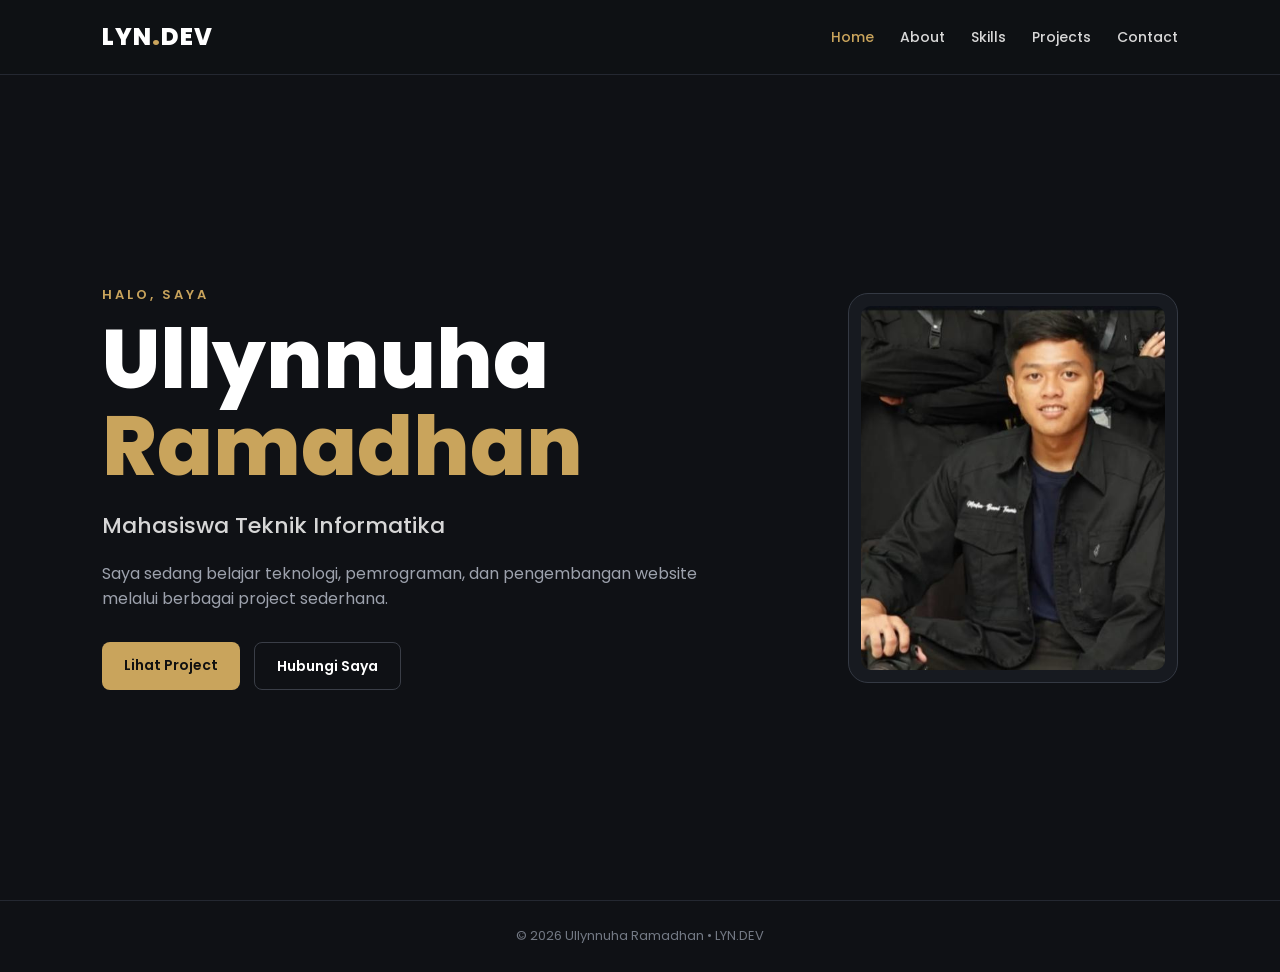
==== index.html @ 6558274b "Add files via upload" ====
<!DOCTYPE html>
<html lang="id">
<head>
    <meta charset="UTF-8">
    <meta name="viewport" content="width=device-width, initial-scale=1.0">
    <title>LYN.DEV | Ullynnuha Ramadhan</title>
    <link href="https://fonts.googleapis.com/css2?family=Poppins:wght@400;500;600;700;800&display=swap" rel="stylesheet">
    <link rel="stylesheet" href="style.css">
</head>
<body>
    <nav class="navbar">
        <div class="logo">LYN<span>.</span>DEV</div>
        <ul class="nav-menu">
            <li><a href="index.html" class="active">Home</a></li>
            <li><a href="about.html">About</a></li>
            <li><a href="skills.html">Skills</a></li>
            <li><a href="projects.html">Projects</a></li>
            <li><a href="contact.html">Contact</a></li>
        </ul>
    </nav>

    <main>
        <section class="hero">
            <div class="hero-text">
                <p class="hello">HALO, SAYA</p>
                <h1>Ullynnuha<br><span>Ramadhan</span></h1>
                <h2>Mahasiswa Teknik Informatika</h2>
                <p class="description">Saya sedang belajar teknologi, pemrograman, dan pengembangan website melalui berbagai project sederhana.</p>
                <div class="hero-buttons">
                    <a href="projects.html" class="btn primary">Lihat Project</a>
                    <a href="contact.html" class="btn secondary">Hubungi Saya</a>
                </div>
            </div>
            <div class="hero-image">
                <img src="nuha.jpeg" alt="Foto Ullynnuha">
            </div>
        </section>
    </main>

    <footer><p>© 2026 Ullynnuha Ramadhan • LYN.DEV</p></footer>
</body>
</html>
---- style.css ----
* { margin:0; padding:0; box-sizing:border-box; scroll-behavior:smooth; }
body { font-family:'Poppins',sans-serif; background:#0f1115; color:#fff; line-height:1.6; }
a { text-decoration:none; }
.navbar { width:100%; min-height:75px; padding:0 8%; display:flex; justify-content:space-between; align-items:center; background:rgba(15,17,21,.94); border-bottom:1px solid #242831; position:sticky; top:0; z-index:100; backdrop-filter:blur(10px); }
.logo { font-size:24px; font-weight:800; letter-spacing:1px; }
.logo span { color:#c9a45c; }
.nav-menu { display:flex; align-items:center; gap:26px; list-style:none; }
.nav-menu a { color:#d8d8d8; font-size:14px; font-weight:500; transition:.3s; }
.nav-menu a:hover,.nav-menu a.active { color:#c9a45c; }
.hero { min-height:calc(100vh - 75px); padding:70px 8%; display:flex; justify-content:space-between; align-items:center; gap:60px; }
.hero-text { max-width:650px; }
.hello,.section-label { color:#c9a45c; font-size:13px; font-weight:600; letter-spacing:3px; }
.hero h1 { margin-top:12px; font-size:clamp(48px,7vw,82px); line-height:1.05; font-weight:800; }
.hero h1 span { color:#c9a45c; }
.hero h2 { margin-top:18px; color:#d7d7d7; font-size:22px; font-weight:500; }
.description { max-width:600px; margin-top:18px; color:#9da2ad; font-size:16px; }
.hero-buttons { margin-top:30px; display:flex; gap:14px; flex-wrap:wrap; }
.btn { display:inline-block; padding:12px 22px; border-radius:8px; font-size:14px; font-weight:600; transition:.3s; }
.primary { background:#c9a45c; color:#101010; }
.primary:hover { transform:translateY(-3px); }
.secondary { border:1px solid #3a3e47; color:#fff; }
.secondary:hover { border-color:#c9a45c; color:#c9a45c; }
.hero-image { width:330px; height:390px; flex-shrink:0; border:1px solid #343943; border-radius:20px; padding:12px; background:#171a20; }
.hero-image img,.about-photo img { width:100%; height:100%; object-fit:cover; border-radius:10px; display:block; }
.section { padding:100px 8%; min-height:calc(100vh - 75px); }
.section-title { margin-top:5px; font-size:38px; font-weight:700; }
.about-layout { margin-top:35px; display:grid; grid-template-columns:260px 1fr; gap:30px; align-items:center; }
.about-photo { width:260px; height:320px; padding:10px; background:#171a20; border:1px solid #282d36; border-radius:15px; }
.about-box { max-width:850px; padding:30px; background:#171a20; border:1px solid #282d36; border-radius:15px; color:#b7bbc4; }
.about-box p + p { margin-top:15px; }
.about-box strong { color:#fff; }
.skills-container,.projects-container { margin-top:35px; display:grid; grid-template-columns:repeat(3,1fr); gap:18px; }
.skill-card,.project-card { padding:25px; background:#171a20; border:1px solid #282d36; border-radius:15px; transition:.3s; overflow:hidden; }
.skill-card:hover,.project-card:hover { transform:translateY(-6px); border-color:#c9a45c; }
.skill-icon { width:58px; height:58px; display:flex; justify-content:center; align-items:center; margin-bottom:20px; border-radius:12px; background:#242831; color:#c9a45c; font-size:12px; font-weight:700; }
.skill-card h3,.project-card h2 { margin-bottom:8px; }
.skill-card p,.project-card p { color:#9298a4; font-size:14px; }
.project-intro { max-width:700px; margin-top:12px; color:#9298a4; }
.project-media { padding:0; }
.project-media img { width:100%; height:210px; object-fit:cover; display:block; background:#242831; }
.project-content { padding:25px; }
.project-number { display:block; color:#c9a45c; font-size:14px; font-weight:600; margin-bottom:10px; }
.project-card span:last-child { display:inline-block; margin-top:18px; color:#c9a45c; font-size:12px; }
.project-note { margin-top:25px; padding:16px 18px; background:#171a20; border:1px dashed #343943; border-radius:10px; color:#9298a4; font-size:13px; }
.project-note strong { color:#fff; }
.contact-section { min-height:calc(100vh - 130px); padding:100px 8%; text-align:center; background:#12151a; }
.contact-text { max-width:600px; margin:15px auto 25px; color:#9298a4; }
.contact-links { display:flex; justify-content:center; gap:15px; flex-wrap:wrap; }
.contact-links a { padding:11px 20px; border:1px solid #343943; border-radius:8px; color:#fff; transition:.3s; }
.contact-links a:hover { color:#c9a45c; border-color:#c9a45c; }
footer { padding:25px 8%; text-align:center; border-top:1px solid #242831; color:#737984; font-size:13px; }
@media (max-width:850px) {
 .navbar { padding:15px 5%; flex-direction:column; gap:12px; }
 .nav-menu { gap:14px; flex-wrap:wrap; justify-content:center; }
 .hero { padding:60px 5%; flex-direction:column-reverse; text-align:center; }
 .hero-buttons { justify-content:center; }
 .hero-image { width:260px; height:310px; }
 .section,.contact-section { padding:75px 5%; }
 .skills-container,.projects-container { grid-template-columns:repeat(2,1fr); }
 .about-layout { grid-template-columns:1fr; justify-items:center; }
 .about-box { width:100%; }
}
@media (max-width:550px) {
 .nav-menu { gap:10px; }
 .nav-menu a { font-size:11px; }
 .hero h1 { font-size:48px; }
 .hero h2 { font-size:18px; }
 .skills-container,.projects-container { grid-template-columns:1fr; }
 .section-title { font-size:32px; }
}
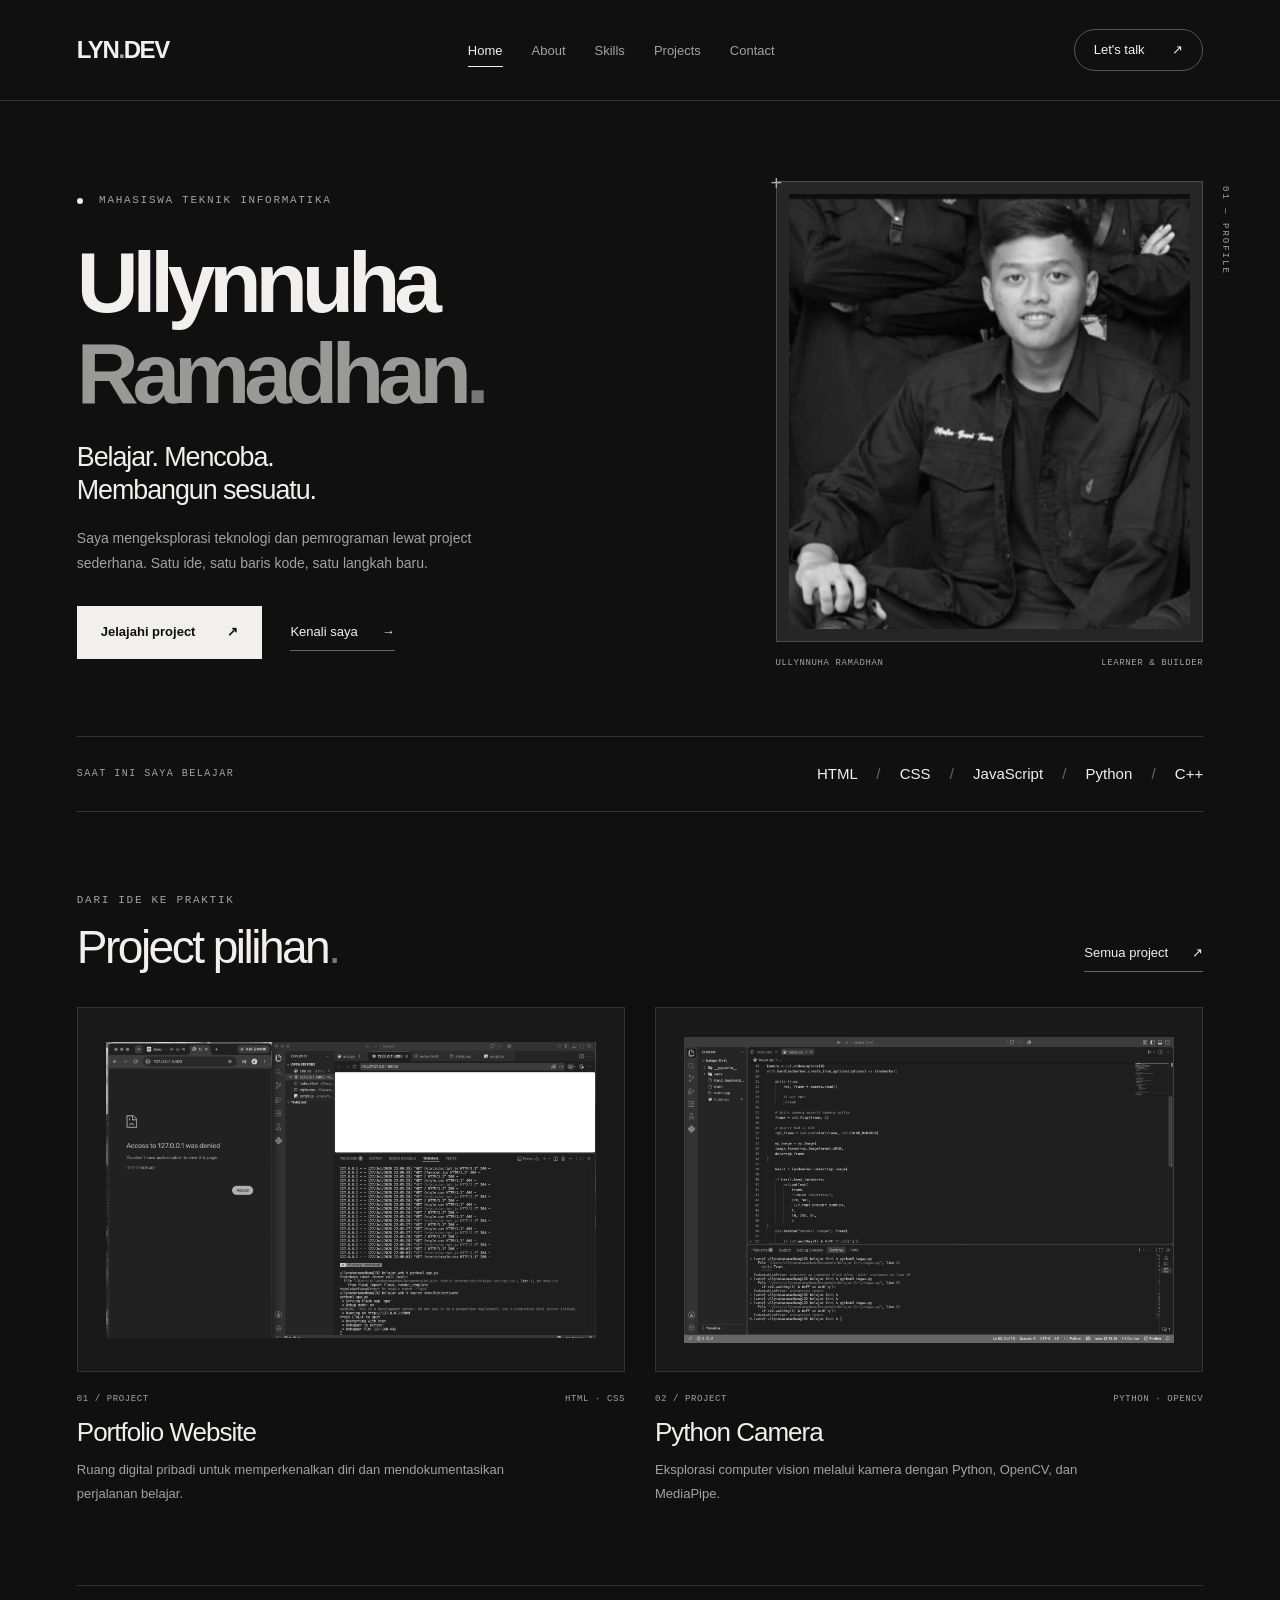
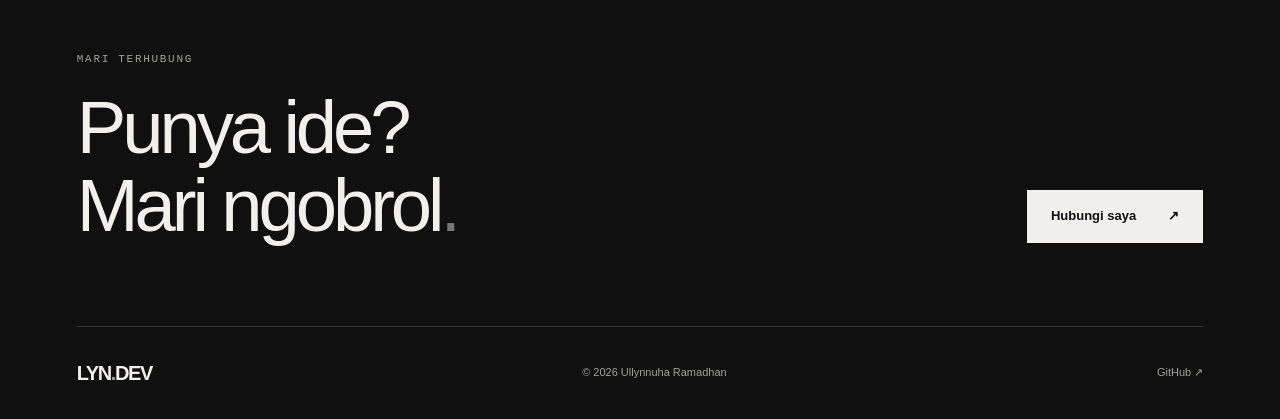
==== commit 4f89856b: "Redesign portfolio with a responsive monochrome layout" ====
--- a/index.html
+++ b/index.html
@@ -1,42 +1,8 @@
 <!DOCTYPE html>
-<html lang="id">
-<head>
-    <meta charset="UTF-8">
-    <meta name="viewport" content="width=device-width, initial-scale=1.0">
-    <title>LYN.DEV | Ullynnuha Ramadhan</title>
-    <link href="https://fonts.googleapis.com/css2?family=Poppins:wght@400;500;600;700;800&display=swap" rel="stylesheet">
-    <link rel="stylesheet" href="style.css">
-</head>
-<body>
-    <nav class="navbar">
-        <div class="logo">LYN<span>.</span>DEV</div>
-        <ul class="nav-menu">
-            <li><a href="index.html" class="active">Home</a></li>
-            <li><a href="about.html">About</a></li>
-            <li><a href="skills.html">Skills</a></li>
-            <li><a href="projects.html">Projects</a></li>
-            <li><a href="contact.html">Contact</a></li>
-        </ul>
-    </nav>
-
-    <main>
-        <section class="hero">
-            <div class="hero-text">
-                <p class="hello">HALO, SAYA</p>
-                <h1>Ullynnuha<br><span>Ramadhan</span></h1>
-                <h2>Mahasiswa Teknik Informatika</h2>
-                <p class="description">Saya sedang belajar teknologi, pemrograman, dan pengembangan website melalui berbagai project sederhana.</p>
-                <div class="hero-buttons">
-                    <a href="projects.html" class="btn primary">Lihat Project</a>
-                    <a href="contact.html" class="btn secondary">Hubungi Saya</a>
-                </div>
-            </div>
-            <div class="hero-image">
-                <img src="nuha.jpeg" alt="Foto Ullynnuha">
-            </div>
-        </section>
-    </main>
-
-    <footer><p>© 2026 Ullynnuha Ramadhan • LYN.DEV</p></footer>
-</body>
-</html>
+<html lang="id"><head><meta charset="UTF-8"><meta name="viewport" content="width=device-width, initial-scale=1.0"><meta name="theme-color" content="#101010"><meta name="description" content="Portfolio Ullynnuha Ramadhan, mahasiswa Teknik Informatika. Jelajahi project website, Python, dan C++ serta hubungi saya."><title>Ullynnuha Ramadhan | LYN.DEV</title><link rel="stylesheet" href="style.css"></head><body>
+<a class="skip" href="#main">Lewati ke konten</a><header class="header"><nav class="navbar wrap" aria-label="Navigasi utama"><a class="logo" href="index.html" aria-label="LYN.DEV — Beranda">LYN<span>.</span>DEV</a><ul class="nav-menu"><li><a href="index.html" class="active" aria-current="page">Home</a></li><li><a href="about.html">About</a></li><li><a href="skills.html">Skills</a></li><li><a href="projects.html">Projects</a></li><li><a href="contact.html">Contact</a></li></ul><a class="nav-contact" href="contact.html">Let's talk <span aria-hidden="true">↗</span></a></nav></header>
+<main id="main" class="wrap">
+<section class="hero"><div class="hero-copy"><p class="eyebrow"><span class="status-dot"></span> MAHASISWA TEKNIK INFORMATIKA</p><h1>Ullynnuha<span class="surname">Ramadhan<span class="period">.</span></span></h1><p class="hero-tagline">Belajar. Mencoba.<br>Membangun sesuatu.</p><p class="hero-description">Saya mengeksplorasi teknologi dan pemrograman lewat project sederhana. Satu ide, satu baris kode, satu langkah baru.</p><div class="actions"><a class="button" href="projects.html">Jelajahi project <span aria-hidden="true">↗</span></a><a class="text-link" href="about.html">Kenali saya <span aria-hidden="true">→</span></a></div></div><figure class="portrait"><div class="portrait-frame"><img src="nuha.jpeg" alt="Ullynnuha Ramadhan" width="600" height="750" fetchpriority="high"></div><figcaption><span>ULLYNNUHA RAMADHAN</span><span>LEARNER &amp; BUILDER</span></figcaption><span class="portrait-index" aria-hidden="true">01 — PROFILE</span></figure></section>
+<div class="stack-strip"><span>SAAT INI SAYA BELAJAR</span><p>HTML <i>/</i> CSS <i>/</i> JavaScript <i>/</i> Python <i>/</i> C++</p></div>
+<section class="section"><div class="section-heading"><div><p class="eyebrow">DARI IDE KE PRAKTIK</p><h2>Project pilihan<span class="period">.</span></h2></div><a class="text-link" href="projects.html">Semua project <span aria-hidden="true">↗</span></a></div><div class="project-grid"><article class="project"><div class="project-visual"><img src="web.png" alt="Tampilan proyek website portfolio" loading="lazy" width="1440" height="900"></div><div class="project-meta"><span>01 / PROJECT</span><span>HTML · CSS</span></div><h3>Portfolio Website</h3><p>Ruang digital pribadi untuk memperkenalkan diri dan mendokumentasikan perjalanan belajar.</p></article><article class="project"><div class="project-visual"><img src="py.png" alt="Tampilan proyek Python Camera" loading="lazy" width="1440" height="900"></div><div class="project-meta"><span>02 / PROJECT</span><span>PYTHON · OPENCV</span></div><h3>Python Camera</h3><p>Eksplorasi computer vision melalui kamera dengan Python, OpenCV, dan MediaPipe.</p></article></div></section>
+<section class="contact-banner"><p class="eyebrow">MARI TERHUBUNG</p><h2>Punya ide?<br>Mari ngobrol<span class="period">.</span></h2><a class="button" href="contact.html">Hubungi saya <span aria-hidden="true">↗</span></a></section></main><footer class="wrap"><a class="logo" href="index.html">LYN<span>.</span>DEV</a><p>© 2026 Ullynnuha Ramadhan</p><a href="https://github.com/nuharamadhan2809-code" target="_blank" rel="noopener noreferrer">GitHub <span aria-hidden="true">↗</span></a></footer></body></html>
--- a/style.css
+++ b/style.css
@@ -1,70 +1,5 @@
-* { margin:0; padding:0; box-sizing:border-box; scroll-behavior:smooth; }
-body { font-family:'Poppins',sans-serif; background:#0f1115; color:#fff; line-height:1.6; }
-a { text-decoration:none; }
-.navbar { width:100%; min-height:75px; padding:0 8%; display:flex; justify-content:space-between; align-items:center; background:rgba(15,17,21,.94); border-bottom:1px solid #242831; position:sticky; top:0; z-index:100; backdrop-filter:blur(10px); }
-.logo { font-size:24px; font-weight:800; letter-spacing:1px; }
-.logo span { color:#c9a45c; }
-.nav-menu { display:flex; align-items:center; gap:26px; list-style:none; }
-.nav-menu a { color:#d8d8d8; font-size:14px; font-weight:500; transition:.3s; }
-.nav-menu a:hover,.nav-menu a.active { color:#c9a45c; }
-.hero { min-height:calc(100vh - 75px); padding:70px 8%; display:flex; justify-content:space-between; align-items:center; gap:60px; }
-.hero-text { max-width:650px; }
-.hello,.section-label { color:#c9a45c; font-size:13px; font-weight:600; letter-spacing:3px; }
-.hero h1 { margin-top:12px; font-size:clamp(48px,7vw,82px); line-height:1.05; font-weight:800; }
-.hero h1 span { color:#c9a45c; }
-.hero h2 { margin-top:18px; color:#d7d7d7; font-size:22px; font-weight:500; }
-.description { max-width:600px; margin-top:18px; color:#9da2ad; font-size:16px; }
-.hero-buttons { margin-top:30px; display:flex; gap:14px; flex-wrap:wrap; }
-.btn { display:inline-block; padding:12px 22px; border-radius:8px; font-size:14px; font-weight:600; transition:.3s; }
-.primary { background:#c9a45c; color:#101010; }
-.primary:hover { transform:translateY(-3px); }
-.secondary { border:1px solid #3a3e47; color:#fff; }
-.secondary:hover { border-color:#c9a45c; color:#c9a45c; }
-.hero-image { width:330px; height:390px; flex-shrink:0; border:1px solid #343943; border-radius:20px; padding:12px; background:#171a20; }
-.hero-image img,.about-photo img { width:100%; height:100%; object-fit:cover; border-radius:10px; display:block; }
-.section { padding:100px 8%; min-height:calc(100vh - 75px); }
-.section-title { margin-top:5px; font-size:38px; font-weight:700; }
-.about-layout { margin-top:35px; display:grid; grid-template-columns:260px 1fr; gap:30px; align-items:center; }
-.about-photo { width:260px; height:320px; padding:10px; background:#171a20; border:1px solid #282d36; border-radius:15px; }
-.about-box { max-width:850px; padding:30px; background:#171a20; border:1px solid #282d36; border-radius:15px; color:#b7bbc4; }
-.about-box p + p { margin-top:15px; }
-.about-box strong { color:#fff; }
-.skills-container,.projects-container { margin-top:35px; display:grid; grid-template-columns:repeat(3,1fr); gap:18px; }
-.skill-card,.project-card { padding:25px; background:#171a20; border:1px solid #282d36; border-radius:15px; transition:.3s; overflow:hidden; }
-.skill-card:hover,.project-card:hover { transform:translateY(-6px); border-color:#c9a45c; }
-.skill-icon { width:58px; height:58px; display:flex; justify-content:center; align-items:center; margin-bottom:20px; border-radius:12px; background:#242831; color:#c9a45c; font-size:12px; font-weight:700; }
-.skill-card h3,.project-card h2 { margin-bottom:8px; }
-.skill-card p,.project-card p { color:#9298a4; font-size:14px; }
-.project-intro { max-width:700px; margin-top:12px; color:#9298a4; }
-.project-media { padding:0; }
-.project-media img { width:100%; height:210px; object-fit:cover; display:block; background:#242831; }
-.project-content { padding:25px; }
-.project-number { display:block; color:#c9a45c; font-size:14px; font-weight:600; margin-bottom:10px; }
-.project-card span:last-child { display:inline-block; margin-top:18px; color:#c9a45c; font-size:12px; }
-.project-note { margin-top:25px; padding:16px 18px; background:#171a20; border:1px dashed #343943; border-radius:10px; color:#9298a4; font-size:13px; }
-.project-note strong { color:#fff; }
-.contact-section { min-height:calc(100vh - 130px); padding:100px 8%; text-align:center; background:#12151a; }
-.contact-text { max-width:600px; margin:15px auto 25px; color:#9298a4; }
-.contact-links { display:flex; justify-content:center; gap:15px; flex-wrap:wrap; }
-.contact-links a { padding:11px 20px; border:1px solid #343943; border-radius:8px; color:#fff; transition:.3s; }
-.contact-links a:hover { color:#c9a45c; border-color:#c9a45c; }
-footer { padding:25px 8%; text-align:center; border-top:1px solid #242831; color:#737984; font-size:13px; }
-@media (max-width:850px) {
- .navbar { padding:15px 5%; flex-direction:column; gap:12px; }
- .nav-menu { gap:14px; flex-wrap:wrap; justify-content:center; }
- .hero { padding:60px 5%; flex-direction:column-reverse; text-align:center; }
- .hero-buttons { justify-content:center; }
- .hero-image { width:260px; height:310px; }
- .section,.contact-section { padding:75px 5%; }
- .skills-container,.projects-container { grid-template-columns:repeat(2,1fr); }
- .about-layout { grid-template-columns:1fr; justify-items:center; }
- .about-box { width:100%; }
-}
-@media (max-width:550px) {
- .nav-menu { gap:10px; }
- .nav-menu a { font-size:11px; }
- .hero h1 { font-size:48px; }
- .hero h2 { font-size:18px; }
- .skills-container,.projects-container { grid-template-columns:1fr; }
- .section-title { font-size:32px; }
-}
+/* LYN.DEV — monochrome portfolio */
+:root{color-scheme:dark;--bg:#101010;--fg:#f1f0ed;--muted:#a2a29f;--line:#333332;--panel:#191919}*{box-sizing:border-box}html{scroll-behavior:smooth;scroll-padding-top:110px}body{margin:0;background:var(--bg);color:var(--fg);font-family:Arial,Helvetica,sans-serif;-webkit-font-smoothing:antialiased;line-height:1.6}a{color:inherit;text-decoration:none}img{display:block;max-width:100%}h1,h2,h3,p,figure{margin:0}h1,h2,h3{line-height:1.06;letter-spacing:-.055em}a:focus-visible{outline:2px solid white;outline-offset:6px}.wrap{width:min(1240px,88%);margin-inline:auto}.header{border-bottom:1px solid var(--line)}.navbar{min-height:100px;display:flex;align-items:center;justify-content:space-between;gap:30px}.logo{font-size:24px;font-weight:900;letter-spacing:-1.4px;white-space:nowrap}.logo span{color:var(--muted)}.nav-menu{display:flex;gap:29px;list-style:none;margin:0;padding:0}.nav-menu a{color:var(--muted);font-size:13px;padding-block:12px;position:relative}.nav-menu a:hover,.nav-menu .active{color:var(--fg)}.nav-menu .active:after{content:'';position:absolute;bottom:3px;left:0;width:100%;height:1px;background:var(--fg)}.nav-contact{font-size:13px;border:1px solid #565654;padding:10px 19px;border-radius:30px}.nav-contact span{margin-left:24px}.skip{position:fixed;top:-100px;left:20px;background:white;color:black;padding:12px;z-index:999}.skip:focus{top:10px}.eyebrow{font-family:monospace;font-size:11px;letter-spacing:1.7px;font-weight:400;color:var(--muted)}.hero{display:grid;grid-template-columns:1.45fr 1fr;gap:7%;align-items:center;padding-block:80px 65px}.hero h1{font-size:clamp(54px,6.7vw,96px);margin:27px 0 22px;font-weight:600;letter-spacing:-.072em}.surname{display:block;color:#999997}.period{color:#777773}.hero-tagline{font-size:clamp(22px,2.1vw,30px);letter-spacing:-.04em;line-height:1.25}.hero-description{max-width:400px;color:var(--muted);font-size:14px;line-height:1.8;margin-top:18px}.status-dot{width:6px;height:6px;display:inline-block;background:var(--fg);border-radius:50%;margin-right:8px;vertical-align:middle}.actions{display:flex;gap:28px;align-items:center;flex-wrap:wrap;margin-top:30px}.button{display:inline-flex;align-items:center;justify-content:space-between;gap:32px;background:var(--fg);color:var(--bg);padding:15px 23px;font-size:13px;font-weight:600;border:1px solid var(--fg);transition:background .2s,color .2s}.button:hover{background:transparent;color:var(--fg)}.text-link{display:inline-flex;gap:24px;align-items:center;font-size:13px;white-space:nowrap;border-bottom:1px solid #666;padding-block:7px}.text-link:hover{border-color:white}.portrait{position:relative;min-width:0}.portrait-frame{background:#262626;position:relative;padding:12px;border:1px solid #4c4c4a}.portrait-frame:before{content:'+';position:absolute;top:-15px;left:-6px;z-index:1;color:#aaa;font-size:20px}.portrait-frame img{width:100%;height:clamp(330px,34vw,460px);object-fit:cover;object-position:center 35%;filter:grayscale(1)}.portrait figcaption{display:flex;justify-content:space-between;gap:10px;font-family:monospace;font-size:9px;letter-spacing:.6px;color:var(--muted);margin-top:14px}.portrait-index{position:absolute;right:-29px;top:5px;writing-mode:vertical-rl;font-family:monospace;font-size:9px;letter-spacing:2px;color:var(--muted)}.stack-strip{display:flex;justify-content:space-between;align-items:center;gap:25px;border-block:1px solid var(--line);padding-block:25px}.stack-strip>span{font-size:10px;letter-spacing:1.5px;color:var(--muted);font-family:monospace}.stack-strip p{font-size:15px;word-spacing:3px}.stack-strip i{font-style:normal;color:#666;margin-inline:12px}.section{padding-block:80px}.section-heading{display:flex;justify-content:space-between;align-items:end;gap:25px;margin-bottom:35px}.section-heading h2{font-size:clamp(32px,3.6vw,48px);margin-top:14px;font-weight:500}.project-grid{display:grid;grid-template-columns:1fr 1fr;gap:44px 30px}.project{min-width:0}.project-visual{background:var(--panel);aspect-ratio:1.5;overflow:hidden;display:flex;align-items:center;justify-content:center;border:1px solid var(--line);padding:28px}.project-visual img{width:100%;height:100%;object-fit:contain;filter:grayscale(1);transition:transform .35s}.project:hover .project-visual img{transform:scale(1.025)}.project-meta{display:flex;justify-content:space-between;gap:12px;color:var(--muted);font-family:monospace;font-size:9px;letter-spacing:.6px;margin-block:20px 12px}.project h3{font-size:26px;font-weight:500;letter-spacing:-1px}.project>p{font-size:13px;color:var(--muted);max-width:440px;line-height:1.8;margin-top:12px}.contact-banner{border-top:1px solid var(--line);padding-block:65px 80px;position:relative}.contact-banner h2{font-size:clamp(40px,5.8vw,76px);font-weight:500;margin-top:20px}.contact-banner .button{position:absolute;bottom:83px;right:0}footer{border-top:1px solid var(--line);padding-block:30px;display:flex;align-items:center;justify-content:space-between;gap:20px}footer p,footer>a:last-child{font-size:11px;color:var(--muted)}footer .logo{font-size:20px}.page-heading{padding-block:70px 50px;border-bottom:1px solid var(--line)}.page-heading h1{font-size:clamp(43px,6vw,78px);font-weight:500;margin-top:22px}.intro{font-size:15px;color:var(--muted);max-width:560px;margin-top:25px;line-height:1.8}.about-grid{display:grid;grid-template-columns:1fr 1.3fr;gap:10%;padding-block:65px 90px;align-items:center}.about-portrait{max-width:400px}.about-copy h2{font-size:40px;font-weight:500;margin-block:20px}.about-copy>p:not(.eyebrow){font-size:15px;color:var(--muted);margin-top:20px}.about-facts{display:grid;grid-template-columns:1fr 1fr;gap:20px;border-block:1px solid var(--line);padding-block:20px;margin-block:30px}.about-facts span{font-size:9px;color:var(--muted);font-family:monospace;letter-spacing:.6px}.about-facts p{font-size:13px;margin-top:8px}.skills-grid{display:grid;grid-template-columns:repeat(3,1fr);margin-block:45px}.skill{padding:28px 24px 32px;border:1px solid var(--line);margin-right:-1px;margin-bottom:-1px;background:var(--bg);transition:background .2s}.skill:hover{background:var(--panel)}.skill-top{display:flex;justify-content:space-between;gap:12px;font-family:monospace;font-size:9px;color:var(--muted);letter-spacing:.5px}.skill h2{font-size:32px;font-weight:500;margin-block:42px 18px}.skill p{font-size:13px;color:var(--muted);line-height:1.8}.page-outro{display:flex;align-items:center;justify-content:space-between;gap:20px;border-top:1px solid var(--line);padding-block:30px 60px;font-size:14px;color:var(--muted)}.projects-all{padding-block:50px 65px}.code-visual{width:100%;font-family:monospace;font-size:13px}.code-visual>span,.code-visual small{color:var(--muted);font-size:10px}.code-visual pre{white-space:pre-wrap;overflow-wrap:anywhere;margin-block:22px;line-height:1.9}.contact-list{padding-block:15px 70px}.contact-list>a{display:flex;align-items:center;justify-content:space-between;gap:25px;border-bottom:1px solid var(--line);padding:30px 12px;transition:background .2s}.contact-list>a:hover{background:var(--panel)}.contact-list h2{font-size:36px;font-weight:500;margin-block:10px}.contact-list p{color:var(--muted);font-size:13px;overflow-wrap:anywhere}.contact-arrow{font-size:42px;font-weight:300}
+@media(min-width:1500px){.hero{padding-block:100px 85px}}@media(max-width:950px){.wrap{width:88%}.navbar{gap:20px;min-height:90px}.nav-contact{display:none}.nav-menu{gap:20px}.hero{gap:6%;padding-block:60px}.hero h1{font-size:clamp(48px,7.5vw,72px)}.hero .eyebrow{font-size:9px;letter-spacing:1px}.portrait figcaption{font-size:8px;flex-wrap:wrap}.stack-strip{align-items:flex-start;flex-direction:column;gap:12px}.stack-strip i{margin-inline:8px}.about-grid{gap:6%}.about-copy h2{font-size:32px}.skills-grid{grid-template-columns:repeat(2,1fr)}}
+@media(max-width:640px){.wrap{width:88%}.navbar{flex-direction:column;align-items:flex-start;gap:17px;padding-block:22px}.logo{font-size:23px}.nav-menu{width:100%;justify-content:space-between;gap:10px}.nav-menu a{font-size:12px}.hero{grid-template-columns:1fr;padding-block:45px;gap:40px}.hero h1{font-size:clamp(48px,13.8vw,80px);margin-block:23px}.hero-tagline{font-size:25px}.hero .eyebrow{font-size:10px;letter-spacing:1px}.hero-description{font-size:14px}.actions{gap:24px}.portrait{width:100%;max-width:440px}.portrait-frame img{height:390px;height:clamp(320px,100vw,450px)}.portrait figcaption{font-size:9px}.portrait-index{right:-22px}.stack-strip p{font-size:12px;word-spacing:0}.stack-strip i{margin-inline:4px}.section{padding-block:50px}.section-heading{align-items:flex-start;flex-direction:column;margin-bottom:25px;gap:15px}.project-grid{grid-template-columns:1fr;gap:35px}.project-visual{padding:20px}.project h3{font-size:25px}.project-meta{font-size:8px}.contact-banner{padding-block:40px 50px}.contact-banner .button{position:static;margin-top:30px}.contact-banner h2{font-size:49px}footer{flex-wrap:wrap;padding-block:25px}footer p{order:3;width:100%}.page-heading{padding-block:45px 35px}.page-heading h1{font-size:clamp(39px,10.7vw,62px)}.intro{font-size:14px}.about-grid{grid-template-columns:1fr;padding-block:40px 60px;gap:35px}.about-copy h2{font-size:36px}.about-facts{grid-template-columns:1fr}.skills-grid{grid-template-columns:1fr;margin-block:30px}.skill h2{margin-top:28px}.page-outro{align-items:flex-start;flex-direction:column;padding-block:25px 45px}.projects-all{padding-block:35px 45px}.contact-list h2{font-size:30px}.contact-list>a{padding-inline:0}.contact-arrow{font-size:32px}.contact-list p{font-size:12px}.contact-list{padding-bottom:45px}}
+@media(prefers-reduced-motion:reduce){html{scroll-behavior:auto}*,*:before,*:after{transition:none!important;animation:none!important}}
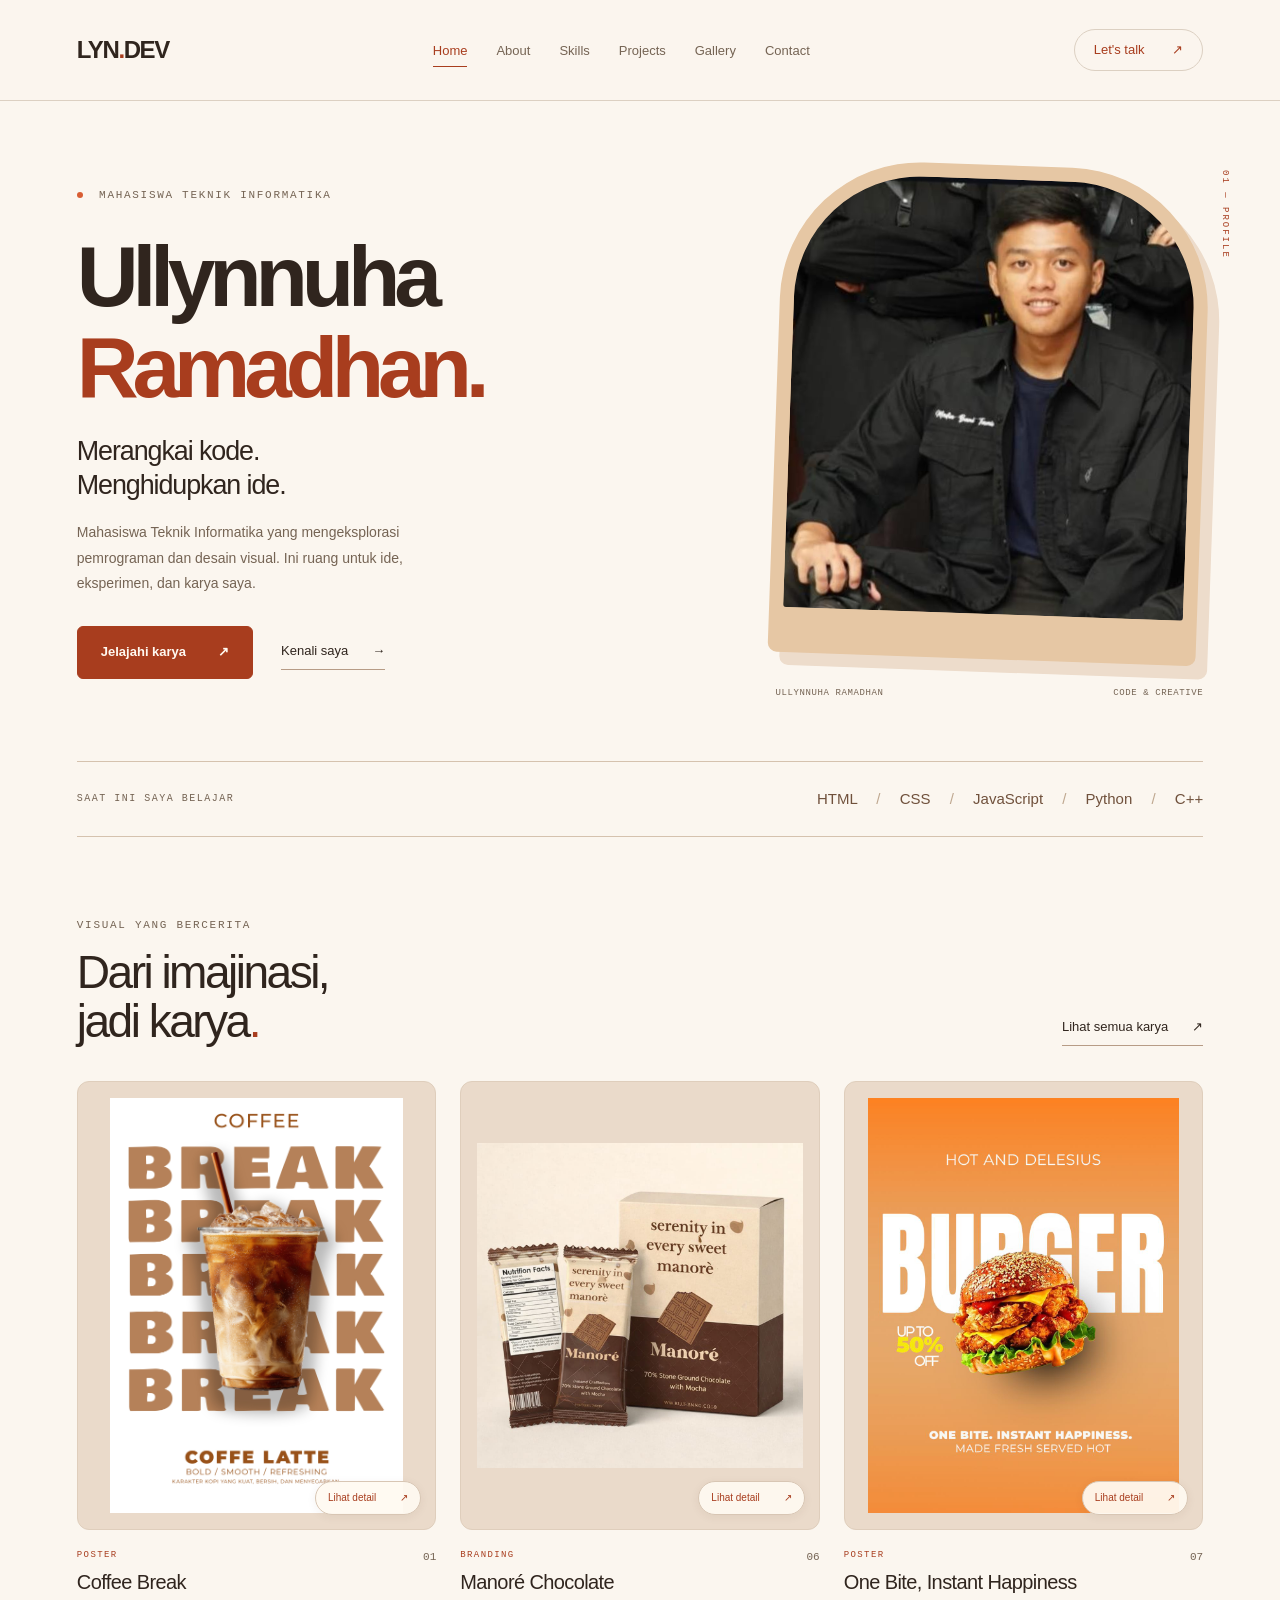
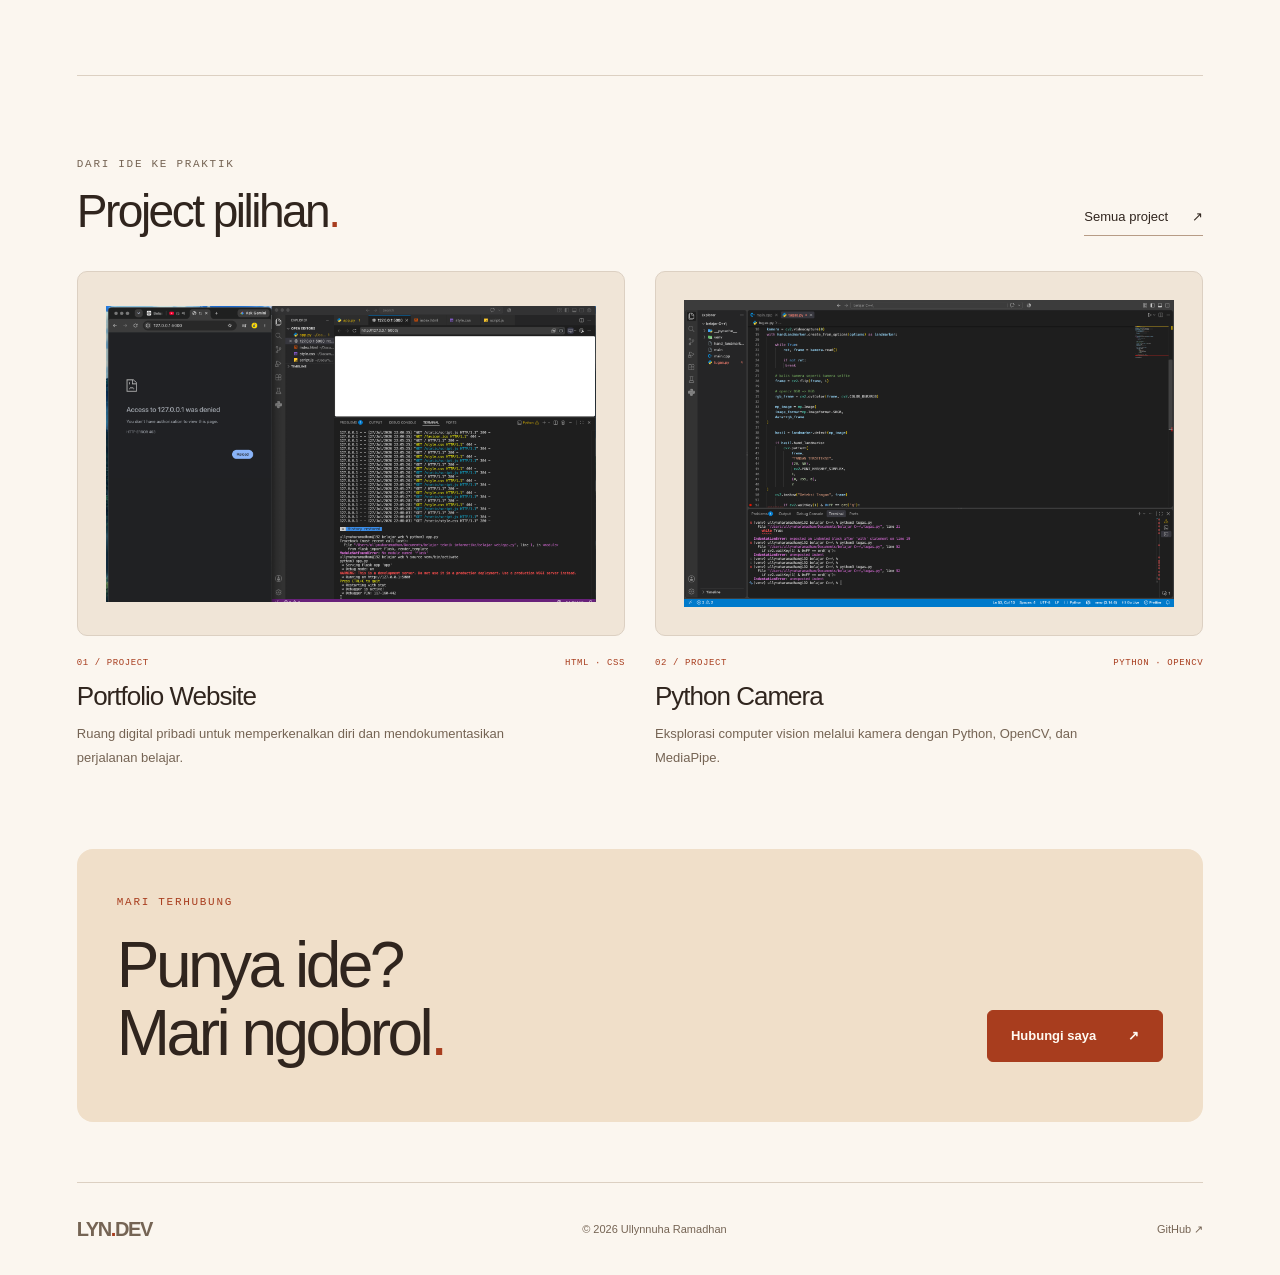
==== commit 79f38c81: "Add colorful design gallery with seven artworks" ====
--- a/index.html
+++ b/index.html
@@ -1,8 +1,8 @@
 <!DOCTYPE html>
-<html lang="id"><head><meta charset="UTF-8"><meta name="viewport" content="width=device-width, initial-scale=1.0"><meta name="theme-color" content="#101010"><meta name="description" content="Portfolio Ullynnuha Ramadhan, mahasiswa Teknik Informatika. Jelajahi project website, Python, dan C++ serta hubungi saya."><title>Ullynnuha Ramadhan | LYN.DEV</title><link rel="stylesheet" href="style.css"></head><body>
-<a class="skip" href="#main">Lewati ke konten</a><header class="header"><nav class="navbar wrap" aria-label="Navigasi utama"><a class="logo" href="index.html" aria-label="LYN.DEV — Beranda">LYN<span>.</span>DEV</a><ul class="nav-menu"><li><a href="index.html" class="active" aria-current="page">Home</a></li><li><a href="about.html">About</a></li><li><a href="skills.html">Skills</a></li><li><a href="projects.html">Projects</a></li><li><a href="contact.html">Contact</a></li></ul><a class="nav-contact" href="contact.html">Let's talk <span aria-hidden="true">↗</span></a></nav></header>
+<html lang="id"><head><meta charset="UTF-8"><meta name="viewport" content="width=device-width, initial-scale=1.0"><meta name="theme-color" content="#fbf6ef"><meta name="description" content="Portfolio Ullynnuha Ramadhan, mahasiswa Teknik Informatika. Jelajahi project website, Python, dan C++ serta hubungi saya."><title>Ullynnuha Ramadhan | LYN.DEV</title><link rel="stylesheet" href="style.css"></head><body>
+<a class="skip" href="#main">Lewati ke konten</a><header class="header"><nav class="navbar wrap" aria-label="Navigasi utama"><a class="logo" href="index.html" aria-label="LYN.DEV — Beranda">LYN<span>.</span>DEV</a><ul class="nav-menu"><li><a href="index.html" class="active" aria-current="page">Home</a></li><li><a href="about.html">About</a></li><li><a href="skills.html">Skills</a></li><li><a href="projects.html">Projects</a></li><li><a href="gallery.html">Gallery</a></li><li><a href="contact.html">Contact</a></li></ul><a class="nav-contact" href="contact.html">Let's talk <span aria-hidden="true">↗</span></a></nav></header>
 <main id="main" class="wrap">
-<section class="hero"><div class="hero-copy"><p class="eyebrow"><span class="status-dot"></span> MAHASISWA TEKNIK INFORMATIKA</p><h1>Ullynnuha<span class="surname">Ramadhan<span class="period">.</span></span></h1><p class="hero-tagline">Belajar. Mencoba.<br>Membangun sesuatu.</p><p class="hero-description">Saya mengeksplorasi teknologi dan pemrograman lewat project sederhana. Satu ide, satu baris kode, satu langkah baru.</p><div class="actions"><a class="button" href="projects.html">Jelajahi project <span aria-hidden="true">↗</span></a><a class="text-link" href="about.html">Kenali saya <span aria-hidden="true">→</span></a></div></div><figure class="portrait"><div class="portrait-frame"><img src="nuha.jpeg" alt="Ullynnuha Ramadhan" width="600" height="750" fetchpriority="high"></div><figcaption><span>ULLYNNUHA RAMADHAN</span><span>LEARNER &amp; BUILDER</span></figcaption><span class="portrait-index" aria-hidden="true">01 — PROFILE</span></figure></section>
+<section class="hero"><div class="hero-copy"><p class="eyebrow"><span class="status-dot"></span> MAHASISWA TEKNIK INFORMATIKA</p><h1>Ullynnuha<span class="surname">Ramadhan<span class="period">.</span></span></h1><p class="hero-tagline">Merangkai kode.<br>Menghidupkan ide.</p><p class="hero-description">Mahasiswa Teknik Informatika yang mengeksplorasi pemrograman dan desain visual. Ini ruang untuk ide, eksperimen, dan karya saya.</p><div class="actions"><a class="button" href="gallery.html">Jelajahi karya <span aria-hidden="true">↗</span></a><a class="text-link" href="about.html">Kenali saya <span aria-hidden="true">→</span></a></div></div><figure class="portrait"><div class="portrait-frame"><img src="nuha.jpeg" alt="Ullynnuha Ramadhan" width="600" height="750" fetchpriority="high"></div><figcaption><span>ULLYNNUHA RAMADHAN</span><span>CODE &amp; CREATIVE</span></figcaption><span class="portrait-index" aria-hidden="true">01 — PROFILE</span></figure></section>
 <div class="stack-strip"><span>SAAT INI SAYA BELAJAR</span><p>HTML <i>/</i> CSS <i>/</i> JavaScript <i>/</i> Python <i>/</i> C++</p></div>
-<section class="section"><div class="section-heading"><div><p class="eyebrow">DARI IDE KE PRAKTIK</p><h2>Project pilihan<span class="period">.</span></h2></div><a class="text-link" href="projects.html">Semua project <span aria-hidden="true">↗</span></a></div><div class="project-grid"><article class="project"><div class="project-visual"><img src="web.png" alt="Tampilan proyek website portfolio" loading="lazy" width="1440" height="900"></div><div class="project-meta"><span>01 / PROJECT</span><span>HTML · CSS</span></div><h3>Portfolio Website</h3><p>Ruang digital pribadi untuk memperkenalkan diri dan mendokumentasikan perjalanan belajar.</p></article><article class="project"><div class="project-visual"><img src="py.png" alt="Tampilan proyek Python Camera" loading="lazy" width="1440" height="900"></div><div class="project-meta"><span>02 / PROJECT</span><span>PYTHON · OPENCV</span></div><h3>Python Camera</h3><p>Eksplorasi computer vision melalui kamera dengan Python, OpenCV, dan MediaPipe.</p></article></div></section>
-<section class="contact-banner"><p class="eyebrow">MARI TERHUBUNG</p><h2>Punya ide?<br>Mari ngobrol<span class="period">.</span></h2><a class="button" href="contact.html">Hubungi saya <span aria-hidden="true">↗</span></a></section></main><footer class="wrap"><a class="logo" href="index.html">LYN<span>.</span>DEV</a><p>© 2026 Ullynnuha Ramadhan</p><a href="https://github.com/nuharamadhan2809-code" target="_blank" rel="noopener noreferrer">GitHub <span aria-hidden="true">↗</span></a></footer></body></html>+<section class="section selected-work"><div class="section-heading"><div><p class="eyebrow">VISUAL YANG BERCERITA</p><h2>Dari imajinasi,<br>jadi karya<span class="period">.</span></h2></div><a class="text-link" href="gallery.html">Lihat semua karya <span aria-hidden="true">↗</span></a></div><div class="work-grid home-works"><article class="work-card" data-category="Poster"><a class="work-image" href="coffee-break.jpg" data-artwork data-title="Coffee Break" data-description="Eksplorasi poster minuman dengan tipografi berulang dan nuansa kopi." aria-label="Perbesar karya Coffee Break"><img src="coffee-break.jpg" alt="Eksplorasi poster minuman dengan tipografi berulang dan nuansa kopi." loading="lazy"><span class="view-art">Lihat detail <span aria-hidden="true">↗</span></span></a><div class="work-caption"><div><p class="eyebrow">POSTER</p><h3>Coffee Break</h3></div><span class="work-index">01</span></div></article><article class="work-card" data-category="Branding"><a class="work-image" href="manore-chocolate.jpg" data-artwork data-title="Manoré Chocolate" data-description="Eksplorasi desain kemasan cokelat dalam palet krem dan cokelat." aria-label="Perbesar karya Manoré Chocolate"><img src="manore-chocolate.jpg" alt="Eksplorasi desain kemasan cokelat dalam palet krem dan cokelat." loading="lazy"><span class="view-art">Lihat detail <span aria-hidden="true">↗</span></span></a><div class="work-caption"><div><p class="eyebrow">BRANDING</p><h3>Manoré Chocolate</h3></div><span class="work-index">06</span></div></article><article class="work-card" data-category="Poster"><a class="work-image" href="burger-poster.jpg" data-artwork data-title="One Bite, Instant Happiness" data-description="Poster promosi burger dengan warna oranye dan fokus pada produk." aria-label="Perbesar karya One Bite, Instant Happiness"><img src="burger-poster.jpg" alt="Poster promosi burger dengan warna oranye dan fokus pada produk." loading="lazy"><span class="view-art">Lihat detail <span aria-hidden="true">↗</span></span></a><div class="work-caption"><div><p class="eyebrow">POSTER</p><h3>One Bite, Instant Happiness</h3></div><span class="work-index">07</span></div></article></div></section><section class="section"><div class="section-heading"><div><p class="eyebrow">DARI IDE KE PRAKTIK</p><h2>Project pilihan<span class="period">.</span></h2></div><a class="text-link" href="projects.html">Semua project <span aria-hidden="true">↗</span></a></div><div class="project-grid"><article class="project"><div class="project-visual"><img src="web.png" alt="Tampilan proyek website portfolio" loading="lazy" width="1440" height="900"></div><div class="project-meta"><span>01 / PROJECT</span><span>HTML · CSS</span></div><h3>Portfolio Website</h3><p>Ruang digital pribadi untuk memperkenalkan diri dan mendokumentasikan perjalanan belajar.</p></article><article class="project"><div class="project-visual"><img src="py.png" alt="Tampilan proyek Python Camera" loading="lazy" width="1440" height="900"></div><div class="project-meta"><span>02 / PROJECT</span><span>PYTHON · OPENCV</span></div><h3>Python Camera</h3><p>Eksplorasi computer vision melalui kamera dengan Python, OpenCV, dan MediaPipe.</p></article></div></section>
+<section class="contact-banner"><p class="eyebrow">MARI TERHUBUNG</p><h2>Punya ide?<br>Mari ngobrol<span class="period">.</span></h2><a class="button" href="contact.html">Hubungi saya <span aria-hidden="true">↗</span></a></section></main><footer class="wrap"><a class="logo" href="index.html">LYN<span>.</span>DEV</a><p>© 2026 Ullynnuha Ramadhan</p><a href="https://github.com/nuharamadhan2809-code" target="_blank" rel="noopener noreferrer">GitHub <span aria-hidden="true">↗</span></a></footer><script src="gallery.js" defer></script></body></html>
--- a/style.css
+++ b/style.css
@@ -3,3 +3,9 @@
 @media(min-width:1500px){.hero{padding-block:100px 85px}}@media(max-width:950px){.wrap{width:88%}.navbar{gap:20px;min-height:90px}.nav-contact{display:none}.nav-menu{gap:20px}.hero{gap:6%;padding-block:60px}.hero h1{font-size:clamp(48px,7.5vw,72px)}.hero .eyebrow{font-size:9px;letter-spacing:1px}.portrait figcaption{font-size:8px;flex-wrap:wrap}.stack-strip{align-items:flex-start;flex-direction:column;gap:12px}.stack-strip i{margin-inline:8px}.about-grid{gap:6%}.about-copy h2{font-size:32px}.skills-grid{grid-template-columns:repeat(2,1fr)}}
 @media(max-width:640px){.wrap{width:88%}.navbar{flex-direction:column;align-items:flex-start;gap:17px;padding-block:22px}.logo{font-size:23px}.nav-menu{width:100%;justify-content:space-between;gap:10px}.nav-menu a{font-size:12px}.hero{grid-template-columns:1fr;padding-block:45px;gap:40px}.hero h1{font-size:clamp(48px,13.8vw,80px);margin-block:23px}.hero-tagline{font-size:25px}.hero .eyebrow{font-size:10px;letter-spacing:1px}.hero-description{font-size:14px}.actions{gap:24px}.portrait{width:100%;max-width:440px}.portrait-frame img{height:390px;height:clamp(320px,100vw,450px)}.portrait figcaption{font-size:9px}.portrait-index{right:-22px}.stack-strip p{font-size:12px;word-spacing:0}.stack-strip i{margin-inline:4px}.section{padding-block:50px}.section-heading{align-items:flex-start;flex-direction:column;margin-bottom:25px;gap:15px}.project-grid{grid-template-columns:1fr;gap:35px}.project-visual{padding:20px}.project h3{font-size:25px}.project-meta{font-size:8px}.contact-banner{padding-block:40px 50px}.contact-banner .button{position:static;margin-top:30px}.contact-banner h2{font-size:49px}footer{flex-wrap:wrap;padding-block:25px}footer p{order:3;width:100%}.page-heading{padding-block:45px 35px}.page-heading h1{font-size:clamp(39px,10.7vw,62px)}.intro{font-size:14px}.about-grid{grid-template-columns:1fr;padding-block:40px 60px;gap:35px}.about-copy h2{font-size:36px}.about-facts{grid-template-columns:1fr}.skills-grid{grid-template-columns:1fr;margin-block:30px}.skill h2{margin-top:28px}.page-outro{align-items:flex-start;flex-direction:column;padding-block:25px 45px}.projects-all{padding-block:35px 45px}.contact-list h2{font-size:30px}.contact-list>a{padding-inline:0}.contact-arrow{font-size:32px}.contact-list p{font-size:12px}.contact-list{padding-bottom:45px}}
 @media(prefers-reduced-motion:reduce){html{scroll-behavior:auto}*,*:before,*:after{transition:none!important;animation:none!important}}
+
+/* Warm paper, burnt orange, and full-color artwork. */
+:root{color-scheme:light;--bg:#fbf6ef;--fg:#30251e;--muted:#756454;--line:#dcd0c2;--panel:#f0e5d7;--accent:#a83d1e;--orange:#d85d33}
+body{background:var(--bg)}a:focus-visible,button:focus-visible{outline:3px solid var(--accent);outline-offset:5px}.logo span,.period,.surname{color:var(--accent)}.header{background:#fbf6eff0}.nav-menu a:hover,.nav-menu .active{color:var(--accent)}.nav-menu .active:after{background:var(--accent)}.nav-contact{border-color:var(--line);color:var(--accent)}.nav-contact:hover{background:var(--panel)}.hero{padding-block:64px 60px}.hero-copy{position:relative}.hero h1{font-weight:600}.hero-tagline{font-weight:500}.status-dot{background:var(--orange)}.button{background:var(--accent);color:#fff9f1;border-color:var(--accent);border-radius:6px}.button:hover{background:var(--fg);color:#fff9f1;border-color:var(--fg)}.text-link{border-color:#b79c86}.text-link:hover{color:var(--accent);border-color:var(--accent)}.portrait-frame{border:0;background:#e6c7a4;padding:14px 14px 45px;border-radius:140px 140px 9px 9px;transform:rotate(2deg);box-shadow:12px 13px 0 #eddccb}.portrait-frame:before{display:none}.portrait-frame img{filter:none;border-radius:126px 126px 3px 3px;object-position:center 35%}.portrait figcaption{margin-top:27px;color:var(--muted)}.portrait-index{color:var(--accent)}.stack-strip{border-block-color:#d5c2ae}.stack-strip i{color:#bfa890}.stack-strip p{color:#70513c}.project-visual{background:var(--panel);border-color:var(--line);border-radius:10px}.project-visual img{filter:none}.project h3{color:var(--fg)}.project-meta{color:var(--accent)}.contact-banner{background:#f0dfc9;border:0;border-radius:16px;padding:45px 40px 55px;margin-bottom:60px}.contact-banner .button{right:40px;bottom:60px}.contact-banner h2{font-size:clamp(40px,5vw,66px)}.contact-banner .eyebrow{color:var(--accent)}.skill:hover,.contact-list>a:hover{background:#f2e5d4}.skill{background:transparent}.skill-top{color:var(--accent)}.skip{background:var(--accent);color:white}.code-visual{color:var(--fg)}.page-heading .eyebrow,.about-copy>.eyebrow{color:var(--accent)}footer{color:var(--muted)}.gallery-heading{padding-top:55px}.gallery-heading h1{font-size:clamp(54px,6.9vw,94px);font-weight:500}.gallery-heading em{font-family:Georgia,'Times New Roman',serif;font-weight:400;color:var(--accent);letter-spacing:-.055em}.gallery-intro{display:flex;align-items:end;justify-content:space-between;gap:30px}.gallery-intro .intro{max-width:480px}.collection-count{color:var(--accent);font-family:monospace;font-size:15px;text-align:right;white-space:nowrap}.collection-count span{font-size:9px;letter-spacing:1px;color:var(--muted)}.gallery-section{padding-block:30px 70px}.gallery-toolbar{display:flex;align-items:center;justify-content:space-between;gap:20px;margin-bottom:32px}.filter-group{display:flex;gap:8px;flex-wrap:wrap}button{font:inherit;cursor:pointer}.filter{background:transparent;border:1px solid var(--line);color:var(--muted);border-radius:30px;font-size:12px;padding:10px 20px;transition:background .2s,color .2s}.filter span{font-size:9px;margin-left:8px;opacity:.75}.filter.active,.filter:hover{background:var(--accent);border-color:var(--accent);color:#fff9f1}.gallery-hint{font-family:monospace;font-size:10px;color:var(--muted)}.work-grid{display:grid;grid-template-columns:repeat(3,minmax(0,1fr));gap:38px 24px}.work-card{min-width:0}.work-card[hidden]{display:none}.work-image{position:relative;display:flex;align-items:center;justify-content:center;background:#eadaca;border:1px solid #dfcebc;border-radius:12px;overflow:hidden;aspect-ratio:3/4;padding:16px;transition:background .2s}.work-image img{width:100%;height:100%;object-fit:contain;filter:none;transition:transform .3s}.work-image:hover img{transform:scale(1.025)}.view-art{position:absolute;bottom:14px;right:14px;background:#fffaf1ed;border:1px solid #d8c6b4;color:var(--accent);border-radius:30px;padding:8px 12px;font-size:10px;display:flex;gap:24px;box-shadow:0 2px 10px #49301e10}.work-caption{display:flex;justify-content:space-between;align-items:start;gap:15px;margin-top:18px}.work-caption .eyebrow{font-size:9px;letter-spacing:1.4px;color:var(--accent)}.work-caption h3{font-size:20px;letter-spacing:-.6px;font-weight:500;line-height:1.25;margin-top:7px}.work-index{font:11px monospace;color:var(--muted);padding-top:3px}.selected-work{border-bottom:1px solid var(--line)}.home-works .work-image{aspect-ratio:4/5}.gallery-grid .work-card:last-child{grid-column:span 2}.gallery-grid .work-card:last-child .work-image{aspect-ratio:16/9}.creative-link{padding-top:24px;display:flex;align-items:center;justify-content:space-between;gap:20px}.creative-link p{color:var(--muted);font-size:13px}.viewer-open{overflow:hidden}.art-viewer{color:#fff5e9;background:#2a211d;border:1px solid #766153;border-radius:14px;max-width:1100px;width:94vw;max-height:94dvh;padding:20px;box-shadow:0 25px 100px #0005}.art-viewer::backdrop{background:#20170fe8;backdrop-filter:blur(6px)}.viewer-toolbar{display:flex;justify-content:space-between;align-items:center;margin-bottom:14px}.viewer-counter{font:12px monospace;color:#e3c8ad}.viewer-close,.viewer-prev,.viewer-next{background:transparent;color:#fff5e9;border:1px solid #806c5d;border-radius:30px;padding:8px 16px;font-size:13px;min-height:40px}.viewer-close span{font-size:20px;margin-left:15px}.viewer-stage{display:grid;grid-template-columns:44px minmax(0,1fr) 44px;gap:12px;align-items:center}.viewer-prev,.viewer-next{padding:0;font-size:20px}.viewer-image{width:100%;height:65dvh;object-fit:contain}.viewer-caption{display:flex;align-items:center;justify-content:space-between;gap:20px;margin-top:20px}.viewer-caption h2{font-size:22px;font-weight:500;letter-spacing:-.7px}.viewer-caption p{font-size:12px;color:#dcc6b3;margin-top:8px;max-width:650px}.viewer-original{font-size:11px;white-space:nowrap;color:#f5c6a1;border-bottom:1px solid #a98162}.viewer-close:hover,.viewer-prev:hover,.viewer-next:hover{background:#514031}
+@media(max-width:950px){.work-grid{grid-template-columns:repeat(2,minmax(0,1fr))}.home-works .work-card:last-child{grid-column:1/-1}.home-works .work-card:last-child .work-image{aspect-ratio:1.8}.nav-menu{gap:18px}.gallery-grid .work-card:last-child{grid-column:1/-1}.contact-banner{padding-inline:28px}.contact-banner .button{right:28px}.hero{gap:7%}}
+@media(max-width:640px){.navbar{align-items:flex-start;gap:20px}.nav-menu{gap:8px;flex-wrap:wrap}.nav-menu a{font-size:11px}.hero{padding-top:38px}.hero .portrait{width:93%;margin:0 auto 15px}.portrait-frame{border-radius:140px 140px 7px 7px}.portrait-frame img{border-radius:126px 126px 3px 3px}.portrait-index{right:-23px}.work-grid{grid-template-columns:1fr;gap:30px}.home-works .work-card:last-child{grid-column:auto}.home-works .work-card:last-child .work-image{aspect-ratio:4/5}.work-image{padding:16px}.gallery-grid .work-card:last-child{grid-column:auto}.gallery-grid .work-card:last-child .work-image{aspect-ratio:16/10}.work-caption h3{font-size:23px}.gallery-heading{padding-top:38px}.gallery-heading h1{font-size:clamp(49px,12vw,72px)}.gallery-intro{align-items:start;flex-direction:column;gap:20px}.collection-count{text-align:left;font-size:12px}.collection-count br{display:none}.collection-count span{margin-left:12px;font-size:8px}.gallery-toolbar{align-items:start;flex-direction:column;gap:15px}.filter{padding:9px 14px;font-size:11px}.gallery-hint{font-size:9px}.gallery-section{padding-bottom:45px}.contact-banner{padding:30px 23px 35px;margin-bottom:40px}.contact-banner h2{font-size:43px}.contact-banner .button{position:static}.creative-link{align-items:start;flex-direction:column;gap:10px}.viewer-stage{grid-template-columns:32px minmax(0,1fr) 32px;gap:6px}.art-viewer{width:96vw;padding:12px}.viewer-image{height:59dvh}.viewer-caption{align-items:start;flex-direction:column;gap:12px;margin-top:15px}.viewer-caption h2{font-size:19px}.viewer-caption p{font-size:11px}.viewer-prev,.viewer-next{min-height:36px;font-size:17px}.viewer-toolbar{margin-bottom:10px}}
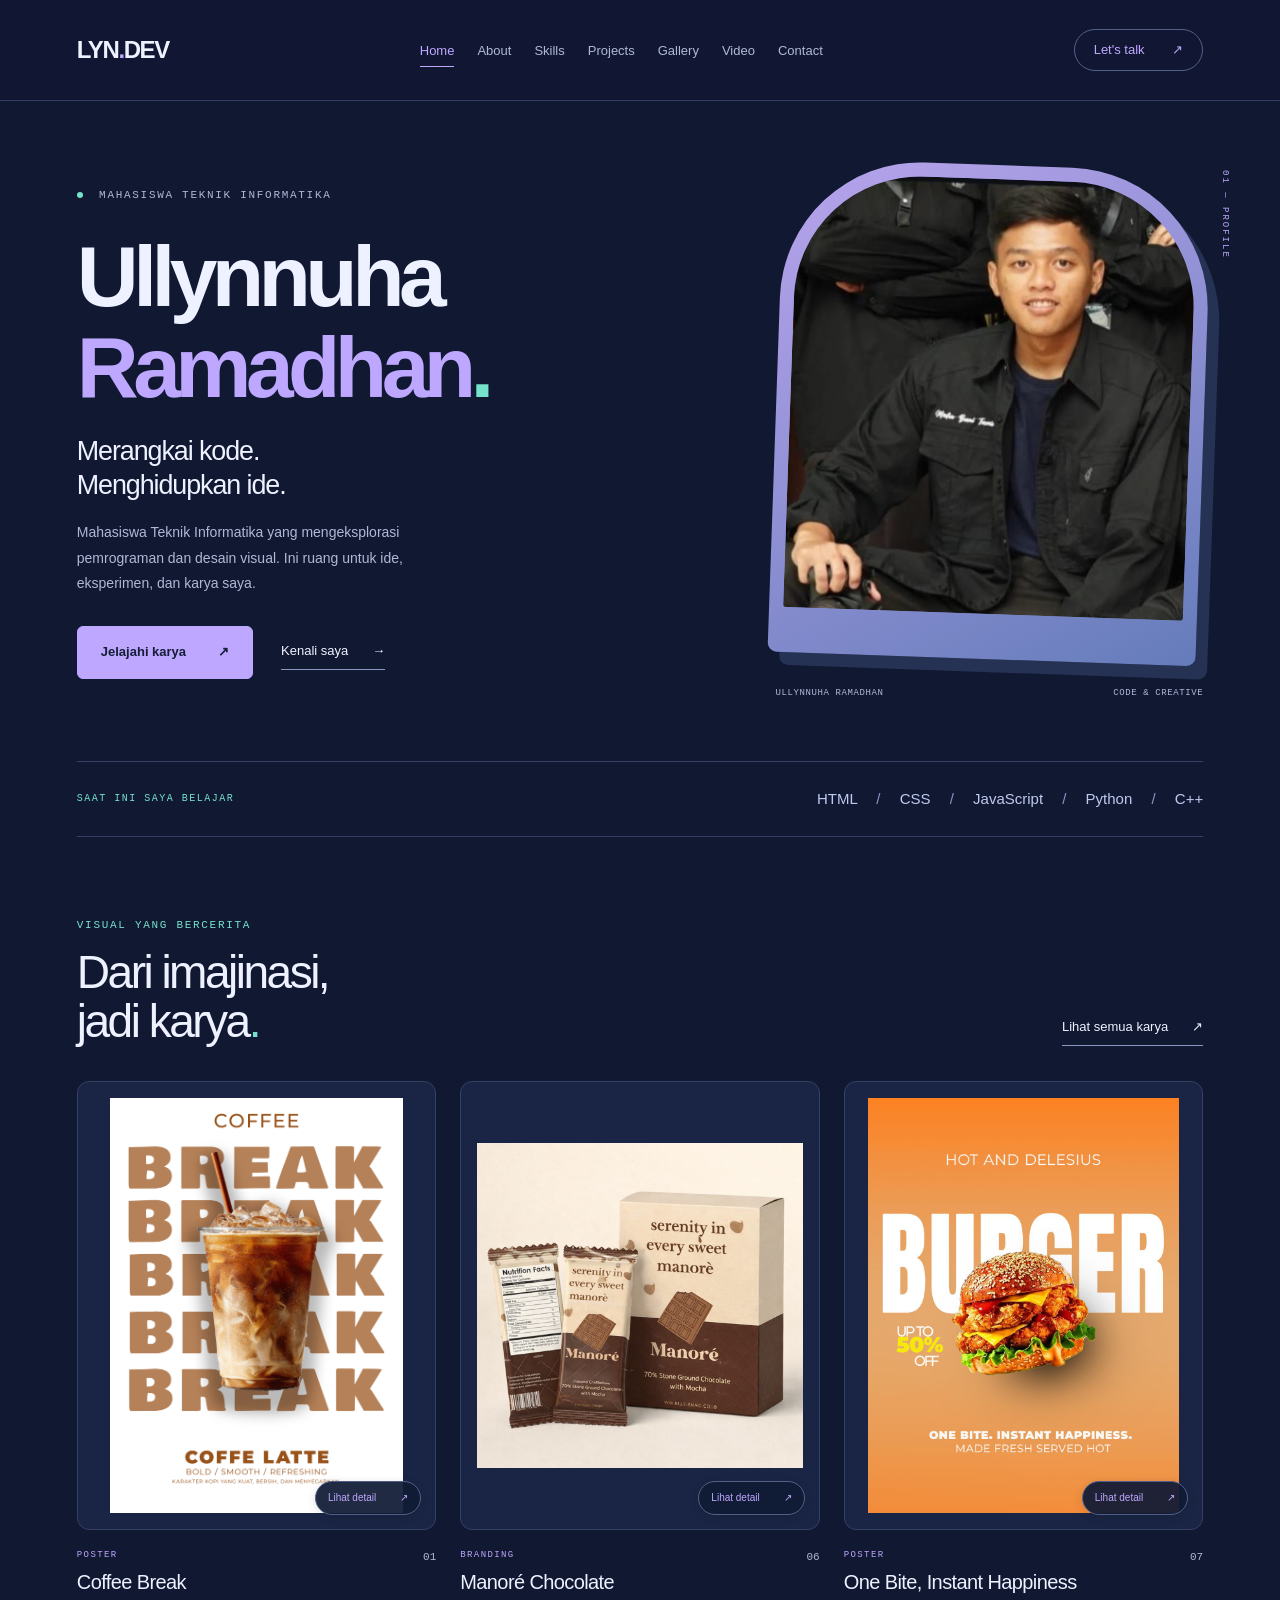
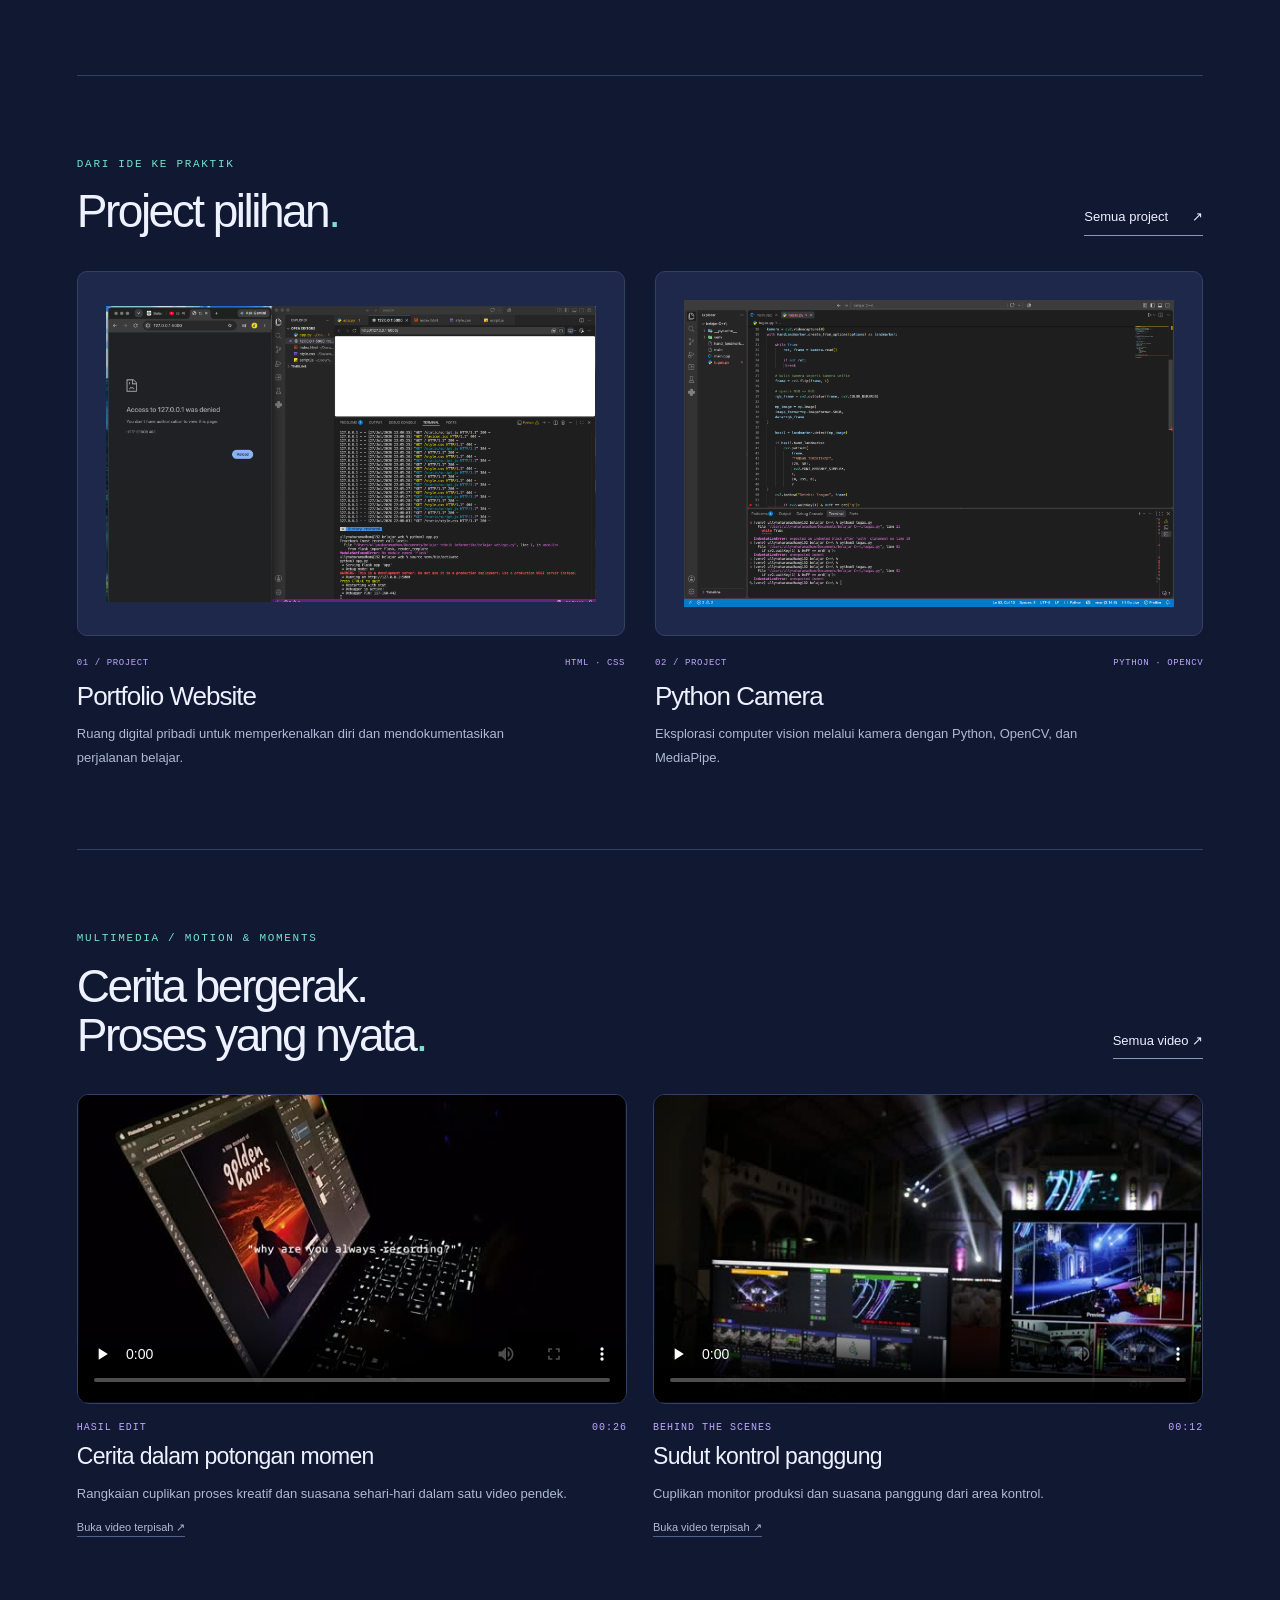
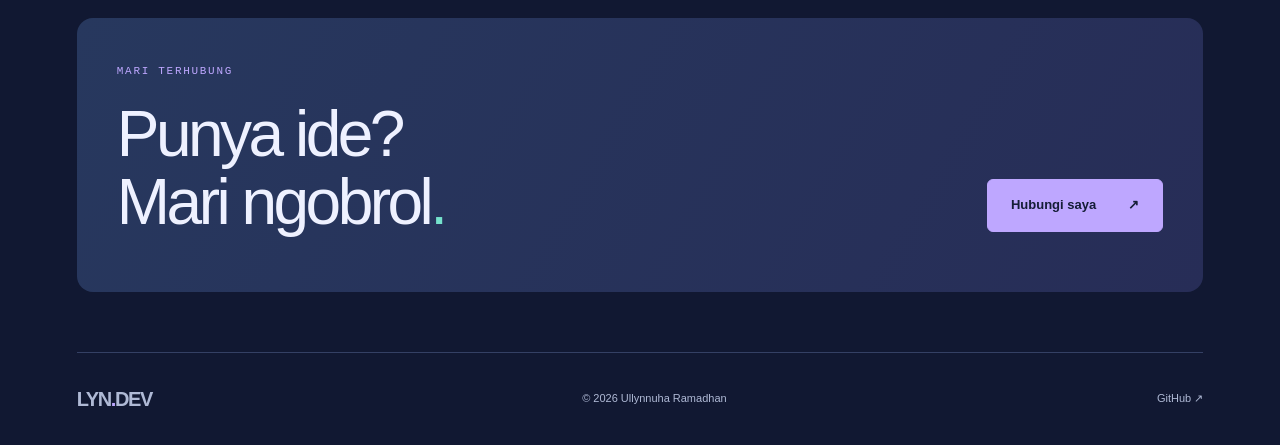
==== commit 47f155b5: "Add multimedia portfolio and modern navy theme" ====
--- a/index.html
+++ b/index.html
@@ -1,8 +1,8 @@
 <!DOCTYPE html>
-<html lang="id"><head><meta charset="UTF-8"><meta name="viewport" content="width=device-width, initial-scale=1.0"><meta name="theme-color" content="#fbf6ef"><meta name="description" content="Portfolio Ullynnuha Ramadhan, mahasiswa Teknik Informatika. Jelajahi project website, Python, dan C++ serta hubungi saya."><title>Ullynnuha Ramadhan | LYN.DEV</title><link rel="stylesheet" href="style.css"></head><body>
-<a class="skip" href="#main">Lewati ke konten</a><header class="header"><nav class="navbar wrap" aria-label="Navigasi utama"><a class="logo" href="index.html" aria-label="LYN.DEV — Beranda">LYN<span>.</span>DEV</a><ul class="nav-menu"><li><a href="index.html" class="active" aria-current="page">Home</a></li><li><a href="about.html">About</a></li><li><a href="skills.html">Skills</a></li><li><a href="projects.html">Projects</a></li><li><a href="gallery.html">Gallery</a></li><li><a href="contact.html">Contact</a></li></ul><a class="nav-contact" href="contact.html">Let's talk <span aria-hidden="true">↗</span></a></nav></header>
+<html lang="id"><head><meta charset="UTF-8"><meta name="viewport" content="width=device-width, initial-scale=1.0"><meta name="theme-color" content="#111832"><meta name="description" content="Portfolio Ullynnuha Ramadhan, mahasiswa Teknik Informatika. Jelajahi project website, Python, dan C++ serta hubungi saya."><title>Ullynnuha Ramadhan | LYN.DEV</title><link rel="stylesheet" href="style.css"></head><body>
+<a class="skip" href="#main">Lewati ke konten</a><header class="header"><nav class="navbar wrap" aria-label="Navigasi utama"><a class="logo" href="index.html" aria-label="LYN.DEV — Beranda">LYN<span>.</span>DEV</a><ul class="nav-menu"><li><a href="index.html" class="active" aria-current="page">Home</a></li><li><a href="about.html">About</a></li><li><a href="skills.html">Skills</a></li><li><a href="projects.html">Projects</a></li><li><a href="gallery.html">Gallery</a></li><li><a href="multimedia.html">Video</a></li><li><a href="contact.html">Contact</a></li></ul><a class="nav-contact" href="contact.html">Let's talk <span aria-hidden="true">↗</span></a></nav></header>
 <main id="main" class="wrap">
 <section class="hero"><div class="hero-copy"><p class="eyebrow"><span class="status-dot"></span> MAHASISWA TEKNIK INFORMATIKA</p><h1>Ullynnuha<span class="surname">Ramadhan<span class="period">.</span></span></h1><p class="hero-tagline">Merangkai kode.<br>Menghidupkan ide.</p><p class="hero-description">Mahasiswa Teknik Informatika yang mengeksplorasi pemrograman dan desain visual. Ini ruang untuk ide, eksperimen, dan karya saya.</p><div class="actions"><a class="button" href="gallery.html">Jelajahi karya <span aria-hidden="true">↗</span></a><a class="text-link" href="about.html">Kenali saya <span aria-hidden="true">→</span></a></div></div><figure class="portrait"><div class="portrait-frame"><img src="nuha.jpeg" alt="Ullynnuha Ramadhan" width="600" height="750" fetchpriority="high"></div><figcaption><span>ULLYNNUHA RAMADHAN</span><span>CODE &amp; CREATIVE</span></figcaption><span class="portrait-index" aria-hidden="true">01 — PROFILE</span></figure></section>
 <div class="stack-strip"><span>SAAT INI SAYA BELAJAR</span><p>HTML <i>/</i> CSS <i>/</i> JavaScript <i>/</i> Python <i>/</i> C++</p></div>
 <section class="section selected-work"><div class="section-heading"><div><p class="eyebrow">VISUAL YANG BERCERITA</p><h2>Dari imajinasi,<br>jadi karya<span class="period">.</span></h2></div><a class="text-link" href="gallery.html">Lihat semua karya <span aria-hidden="true">↗</span></a></div><div class="work-grid home-works"><article class="work-card" data-category="Poster"><a class="work-image" href="coffee-break.jpg" data-artwork data-title="Coffee Break" data-description="Eksplorasi poster minuman dengan tipografi berulang dan nuansa kopi." aria-label="Perbesar karya Coffee Break"><img src="coffee-break.jpg" alt="Eksplorasi poster minuman dengan tipografi berulang dan nuansa kopi." loading="lazy"><span class="view-art">Lihat detail <span aria-hidden="true">↗</span></span></a><div class="work-caption"><div><p class="eyebrow">POSTER</p><h3>Coffee Break</h3></div><span class="work-index">01</span></div></article><article class="work-card" data-category="Branding"><a class="work-image" href="manore-chocolate.jpg" data-artwork data-title="Manoré Chocolate" data-description="Eksplorasi desain kemasan cokelat dalam palet krem dan cokelat." aria-label="Perbesar karya Manoré Chocolate"><img src="manore-chocolate.jpg" alt="Eksplorasi desain kemasan cokelat dalam palet krem dan cokelat." loading="lazy"><span class="view-art">Lihat detail <span aria-hidden="true">↗</span></span></a><div class="work-caption"><div><p class="eyebrow">BRANDING</p><h3>Manoré Chocolate</h3></div><span class="work-index">06</span></div></article><article class="work-card" data-category="Poster"><a class="work-image" href="burger-poster.jpg" data-artwork data-title="One Bite, Instant Happiness" data-description="Poster promosi burger dengan warna oranye dan fokus pada produk." aria-label="Perbesar karya One Bite, Instant Happiness"><img src="burger-poster.jpg" alt="Poster promosi burger dengan warna oranye dan fokus pada produk." loading="lazy"><span class="view-art">Lihat detail <span aria-hidden="true">↗</span></span></a><div class="work-caption"><div><p class="eyebrow">POSTER</p><h3>One Bite, Instant Happiness</h3></div><span class="work-index">07</span></div></article></div></section><section class="section"><div class="section-heading"><div><p class="eyebrow">DARI IDE KE PRAKTIK</p><h2>Project pilihan<span class="period">.</span></h2></div><a class="text-link" href="projects.html">Semua project <span aria-hidden="true">↗</span></a></div><div class="project-grid"><article class="project"><div class="project-visual"><img src="web.png" alt="Tampilan proyek website portfolio" loading="lazy" width="1440" height="900"></div><div class="project-meta"><span>01 / PROJECT</span><span>HTML · CSS</span></div><h3>Portfolio Website</h3><p>Ruang digital pribadi untuk memperkenalkan diri dan mendokumentasikan perjalanan belajar.</p></article><article class="project"><div class="project-visual"><img src="py.png" alt="Tampilan proyek Python Camera" loading="lazy" width="1440" height="900"></div><div class="project-meta"><span>02 / PROJECT</span><span>PYTHON · OPENCV</span></div><h3>Python Camera</h3><p>Eksplorasi computer vision melalui kamera dengan Python, OpenCV, dan MediaPipe.</p></article></div></section>
-<section class="contact-banner"><p class="eyebrow">MARI TERHUBUNG</p><h2>Punya ide?<br>Mari ngobrol<span class="period">.</span></h2><a class="button" href="contact.html">Hubungi saya <span aria-hidden="true">↗</span></a></section></main><footer class="wrap"><a class="logo" href="index.html">LYN<span>.</span>DEV</a><p>© 2026 Ullynnuha Ramadhan</p><a href="https://github.com/nuharamadhan2809-code" target="_blank" rel="noopener noreferrer">GitHub <span aria-hidden="true">↗</span></a></footer><script src="gallery.js" defer></script></body></html>+<section class="section home-video-section"><div class="section-heading"><div><p class="eyebrow">MULTIMEDIA / MOTION &amp; MOMENTS</p><h2>Cerita bergerak.<br>Proses yang nyata<span class="period">.</span></h2></div><a class="text-link" href="multimedia.html">Semua video ↗</a></div><div class="video-grid"><article class="video-card"><div class="video-stage"><video controls playsinline preload="none" poster="video-01-poster.jpg" aria-label="Cerita dalam potongan momen" id="home-1"><source src="video-01.mp4" type="video/mp4">Browser Anda belum mendukung pemutar video. <a href="video-01.mp4">Buka video</a>.</video></div><div class="video-label"><span>HASIL EDIT</span><span>00:26</span></div><h3>Cerita dalam potongan momen</h3><p>Rangkaian cuplikan proses kreatif dan suasana sehari-hari dalam satu video pendek.</p><a class="media-fallback" href="video-01.mp4" target="_blank" rel="noopener noreferrer">Buka video terpisah ↗</a></article><article class="video-card"><div class="video-stage"><video controls playsinline preload="none" poster="video-06-poster.jpg" aria-label="Sudut kontrol panggung" id="home-6"><source src="video-06.mp4" type="video/mp4">Browser Anda belum mendukung pemutar video. <a href="video-06.mp4">Buka video</a>.</video></div><div class="video-label"><span>BEHIND THE SCENES</span><span>00:12</span></div><h3>Sudut kontrol panggung</h3><p>Cuplikan monitor produksi dan suasana panggung dari area kontrol.</p><a class="media-fallback" href="video-06.mp4" target="_blank" rel="noopener noreferrer">Buka video terpisah ↗</a></article></div></section><section class="contact-banner"><p class="eyebrow">MARI TERHUBUNG</p><h2>Punya ide?<br>Mari ngobrol<span class="period">.</span></h2><a class="button" href="contact.html">Hubungi saya <span aria-hidden="true">↗</span></a></section></main><footer class="wrap"><a class="logo" href="index.html">LYN<span>.</span>DEV</a><p>© 2026 Ullynnuha Ramadhan</p><a href="https://github.com/nuharamadhan2809-code" target="_blank" rel="noopener noreferrer">GitHub <span aria-hidden="true">↗</span></a></footer><script src="gallery.js" defer></script></body></html>
--- a/style.css
+++ b/style.css
@@ -4,8 +4,13 @@
 @media(max-width:640px){.wrap{width:88%}.navbar{flex-direction:column;align-items:flex-start;gap:17px;padding-block:22px}.logo{font-size:23px}.nav-menu{width:100%;justify-content:space-between;gap:10px}.nav-menu a{font-size:12px}.hero{grid-template-columns:1fr;padding-block:45px;gap:40px}.hero h1{font-size:clamp(48px,13.8vw,80px);margin-block:23px}.hero-tagline{font-size:25px}.hero .eyebrow{font-size:10px;letter-spacing:1px}.hero-description{font-size:14px}.actions{gap:24px}.portrait{width:100%;max-width:440px}.portrait-frame img{height:390px;height:clamp(320px,100vw,450px)}.portrait figcaption{font-size:9px}.portrait-index{right:-22px}.stack-strip p{font-size:12px;word-spacing:0}.stack-strip i{margin-inline:4px}.section{padding-block:50px}.section-heading{align-items:flex-start;flex-direction:column;margin-bottom:25px;gap:15px}.project-grid{grid-template-columns:1fr;gap:35px}.project-visual{padding:20px}.project h3{font-size:25px}.project-meta{font-size:8px}.contact-banner{padding-block:40px 50px}.contact-banner .button{position:static;margin-top:30px}.contact-banner h2{font-size:49px}footer{flex-wrap:wrap;padding-block:25px}footer p{order:3;width:100%}.page-heading{padding-block:45px 35px}.page-heading h1{font-size:clamp(39px,10.7vw,62px)}.intro{font-size:14px}.about-grid{grid-template-columns:1fr;padding-block:40px 60px;gap:35px}.about-copy h2{font-size:36px}.about-facts{grid-template-columns:1fr}.skills-grid{grid-template-columns:1fr;margin-block:30px}.skill h2{margin-top:28px}.page-outro{align-items:flex-start;flex-direction:column;padding-block:25px 45px}.projects-all{padding-block:35px 45px}.contact-list h2{font-size:30px}.contact-list>a{padding-inline:0}.contact-arrow{font-size:32px}.contact-list p{font-size:12px}.contact-list{padding-bottom:45px}}
 @media(prefers-reduced-motion:reduce){html{scroll-behavior:auto}*,*:before,*:after{transition:none!important;animation:none!important}}
 
-/* Warm paper, burnt orange, and full-color artwork. */
-:root{color-scheme:light;--bg:#fbf6ef;--fg:#30251e;--muted:#756454;--line:#dcd0c2;--panel:#f0e5d7;--accent:#a83d1e;--orange:#d85d33}
-body{background:var(--bg)}a:focus-visible,button:focus-visible{outline:3px solid var(--accent);outline-offset:5px}.logo span,.period,.surname{color:var(--accent)}.header{background:#fbf6eff0}.nav-menu a:hover,.nav-menu .active{color:var(--accent)}.nav-menu .active:after{background:var(--accent)}.nav-contact{border-color:var(--line);color:var(--accent)}.nav-contact:hover{background:var(--panel)}.hero{padding-block:64px 60px}.hero-copy{position:relative}.hero h1{font-weight:600}.hero-tagline{font-weight:500}.status-dot{background:var(--orange)}.button{background:var(--accent);color:#fff9f1;border-color:var(--accent);border-radius:6px}.button:hover{background:var(--fg);color:#fff9f1;border-color:var(--fg)}.text-link{border-color:#b79c86}.text-link:hover{color:var(--accent);border-color:var(--accent)}.portrait-frame{border:0;background:#e6c7a4;padding:14px 14px 45px;border-radius:140px 140px 9px 9px;transform:rotate(2deg);box-shadow:12px 13px 0 #eddccb}.portrait-frame:before{display:none}.portrait-frame img{filter:none;border-radius:126px 126px 3px 3px;object-position:center 35%}.portrait figcaption{margin-top:27px;color:var(--muted)}.portrait-index{color:var(--accent)}.stack-strip{border-block-color:#d5c2ae}.stack-strip i{color:#bfa890}.stack-strip p{color:#70513c}.project-visual{background:var(--panel);border-color:var(--line);border-radius:10px}.project-visual img{filter:none}.project h3{color:var(--fg)}.project-meta{color:var(--accent)}.contact-banner{background:#f0dfc9;border:0;border-radius:16px;padding:45px 40px 55px;margin-bottom:60px}.contact-banner .button{right:40px;bottom:60px}.contact-banner h2{font-size:clamp(40px,5vw,66px)}.contact-banner .eyebrow{color:var(--accent)}.skill:hover,.contact-list>a:hover{background:#f2e5d4}.skill{background:transparent}.skill-top{color:var(--accent)}.skip{background:var(--accent);color:white}.code-visual{color:var(--fg)}.page-heading .eyebrow,.about-copy>.eyebrow{color:var(--accent)}footer{color:var(--muted)}.gallery-heading{padding-top:55px}.gallery-heading h1{font-size:clamp(54px,6.9vw,94px);font-weight:500}.gallery-heading em{font-family:Georgia,'Times New Roman',serif;font-weight:400;color:var(--accent);letter-spacing:-.055em}.gallery-intro{display:flex;align-items:end;justify-content:space-between;gap:30px}.gallery-intro .intro{max-width:480px}.collection-count{color:var(--accent);font-family:monospace;font-size:15px;text-align:right;white-space:nowrap}.collection-count span{font-size:9px;letter-spacing:1px;color:var(--muted)}.gallery-section{padding-block:30px 70px}.gallery-toolbar{display:flex;align-items:center;justify-content:space-between;gap:20px;margin-bottom:32px}.filter-group{display:flex;gap:8px;flex-wrap:wrap}button{font:inherit;cursor:pointer}.filter{background:transparent;border:1px solid var(--line);color:var(--muted);border-radius:30px;font-size:12px;padding:10px 20px;transition:background .2s,color .2s}.filter span{font-size:9px;margin-left:8px;opacity:.75}.filter.active,.filter:hover{background:var(--accent);border-color:var(--accent);color:#fff9f1}.gallery-hint{font-family:monospace;font-size:10px;color:var(--muted)}.work-grid{display:grid;grid-template-columns:repeat(3,minmax(0,1fr));gap:38px 24px}.work-card{min-width:0}.work-card[hidden]{display:none}.work-image{position:relative;display:flex;align-items:center;justify-content:center;background:#eadaca;border:1px solid #dfcebc;border-radius:12px;overflow:hidden;aspect-ratio:3/4;padding:16px;transition:background .2s}.work-image img{width:100%;height:100%;object-fit:contain;filter:none;transition:transform .3s}.work-image:hover img{transform:scale(1.025)}.view-art{position:absolute;bottom:14px;right:14px;background:#fffaf1ed;border:1px solid #d8c6b4;color:var(--accent);border-radius:30px;padding:8px 12px;font-size:10px;display:flex;gap:24px;box-shadow:0 2px 10px #49301e10}.work-caption{display:flex;justify-content:space-between;align-items:start;gap:15px;margin-top:18px}.work-caption .eyebrow{font-size:9px;letter-spacing:1.4px;color:var(--accent)}.work-caption h3{font-size:20px;letter-spacing:-.6px;font-weight:500;line-height:1.25;margin-top:7px}.work-index{font:11px monospace;color:var(--muted);padding-top:3px}.selected-work{border-bottom:1px solid var(--line)}.home-works .work-image{aspect-ratio:4/5}.gallery-grid .work-card:last-child{grid-column:span 2}.gallery-grid .work-card:last-child .work-image{aspect-ratio:16/9}.creative-link{padding-top:24px;display:flex;align-items:center;justify-content:space-between;gap:20px}.creative-link p{color:var(--muted);font-size:13px}.viewer-open{overflow:hidden}.art-viewer{color:#fff5e9;background:#2a211d;border:1px solid #766153;border-radius:14px;max-width:1100px;width:94vw;max-height:94dvh;padding:20px;box-shadow:0 25px 100px #0005}.art-viewer::backdrop{background:#20170fe8;backdrop-filter:blur(6px)}.viewer-toolbar{display:flex;justify-content:space-between;align-items:center;margin-bottom:14px}.viewer-counter{font:12px monospace;color:#e3c8ad}.viewer-close,.viewer-prev,.viewer-next{background:transparent;color:#fff5e9;border:1px solid #806c5d;border-radius:30px;padding:8px 16px;font-size:13px;min-height:40px}.viewer-close span{font-size:20px;margin-left:15px}.viewer-stage{display:grid;grid-template-columns:44px minmax(0,1fr) 44px;gap:12px;align-items:center}.viewer-prev,.viewer-next{padding:0;font-size:20px}.viewer-image{width:100%;height:65dvh;object-fit:contain}.viewer-caption{display:flex;align-items:center;justify-content:space-between;gap:20px;margin-top:20px}.viewer-caption h2{font-size:22px;font-weight:500;letter-spacing:-.7px}.viewer-caption p{font-size:12px;color:#dcc6b3;margin-top:8px;max-width:650px}.viewer-original{font-size:11px;white-space:nowrap;color:#f5c6a1;border-bottom:1px solid #a98162}.viewer-close:hover,.viewer-prev:hover,.viewer-next:hover{background:#514031}
+/* Midnight blue, lilac, mint, and full-color creative work. */
+:root{color-scheme:light;--bg:#111832;--fg:#eef1ff;--muted:#afb9d5;--line:#344064;--panel:#1d284b;--accent:#bea7ff;--orange:#75e2cc}
+body{background:var(--bg)}a:focus-visible,button:focus-visible{outline:3px solid var(--accent);outline-offset:5px}.logo span,.period,.surname{color:var(--accent)}.header{background:#111832f0}.nav-menu a:hover,.nav-menu .active{color:var(--accent)}.nav-menu .active:after{background:var(--accent)}.nav-contact{border-color:var(--line);color:var(--accent)}.nav-contact:hover{background:var(--panel)}.hero{padding-block:64px 60px}.hero-copy{position:relative}.hero h1{font-weight:600}.hero-tagline{font-weight:500}.status-dot{background:var(--orange)}.button{background:var(--accent);color:#fff9f1;border-color:var(--accent);border-radius:6px}.button:hover{background:var(--fg);color:#fff9f1;border-color:var(--fg)}.text-link{border-color:#8997c0}.text-link:hover{color:var(--accent);border-color:var(--accent)}.portrait-frame{border:0;background:#43517a;padding:14px 14px 45px;border-radius:140px 140px 9px 9px;transform:rotate(2deg);box-shadow:12px 13px 0 #263357}.portrait-frame:before{display:none}.portrait-frame img{filter:none;border-radius:126px 126px 3px 3px;object-position:center 35%}.portrait figcaption{margin-top:27px;color:var(--muted)}.portrait-index{color:var(--accent)}.stack-strip{border-block-color:#344064}.stack-strip i{color:#8997c0}.stack-strip p{color:#bfcaf0}.project-visual{background:var(--panel);border-color:var(--line);border-radius:10px}.project-visual img{filter:none}.project h3{color:var(--fg)}.project-meta{color:var(--accent)}.contact-banner{background:#202d54;border:0;border-radius:16px;padding:45px 40px 55px;margin-bottom:60px}.contact-banner .button{right:40px;bottom:60px}.contact-banner h2{font-size:clamp(40px,5vw,66px)}.contact-banner .eyebrow{color:var(--accent)}.skill:hover,.contact-list>a:hover{background:#1d284b}.skill{background:transparent}.skill-top{color:var(--accent)}.skip{background:var(--accent);color:white}.code-visual{color:var(--fg)}.page-heading .eyebrow,.about-copy>.eyebrow{color:var(--accent)}footer{color:var(--muted)}.gallery-heading{padding-top:55px}.gallery-heading h1{font-size:clamp(54px,6.9vw,94px);font-weight:500}.gallery-heading em{font-family:Georgia,'Times New Roman',serif;font-weight:400;color:var(--accent);letter-spacing:-.055em}.gallery-intro{display:flex;align-items:end;justify-content:space-between;gap:30px}.gallery-intro .intro{max-width:480px}.collection-count{color:var(--accent);font-family:monospace;font-size:15px;text-align:right;white-space:nowrap}.collection-count span{font-size:9px;letter-spacing:1px;color:var(--muted)}.gallery-section{padding-block:30px 70px}.gallery-toolbar{display:flex;align-items:center;justify-content:space-between;gap:20px;margin-bottom:32px}.filter-group{display:flex;gap:8px;flex-wrap:wrap}button{font:inherit;cursor:pointer}.filter{background:transparent;border:1px solid var(--line);color:var(--muted);border-radius:30px;font-size:12px;padding:10px 20px;transition:background .2s,color .2s}.filter span{font-size:9px;margin-left:8px;opacity:.75}.filter.active,.filter:hover{background:var(--accent);border-color:var(--accent);color:#fff9f1}.gallery-hint{font-family:monospace;font-size:10px;color:var(--muted)}.work-grid{display:grid;grid-template-columns:repeat(3,minmax(0,1fr));gap:38px 24px}.work-card{min-width:0}.work-card[hidden]{display:none}.work-image{position:relative;display:flex;align-items:center;justify-content:center;background:#1a2545;border:1px solid #344064;border-radius:12px;overflow:hidden;aspect-ratio:3/4;padding:16px;transition:background .2s}.work-image img{width:100%;height:100%;object-fit:contain;filter:none;transition:transform .3s}.work-image:hover img{transform:scale(1.025)}.view-art{position:absolute;bottom:14px;right:14px;background:#101a35ed;border:1px solid #526088;color:var(--accent);border-radius:30px;padding:8px 12px;font-size:10px;display:flex;gap:24px;box-shadow:0 2px 10px #00000020}.work-caption{display:flex;justify-content:space-between;align-items:start;gap:15px;margin-top:18px}.work-caption .eyebrow{font-size:9px;letter-spacing:1.4px;color:var(--accent)}.work-caption h3{font-size:20px;letter-spacing:-.6px;font-weight:500;line-height:1.25;margin-top:7px}.work-index{font:11px monospace;color:var(--muted);padding-top:3px}.selected-work{border-bottom:1px solid var(--line)}.home-works .work-image{aspect-ratio:4/5}.gallery-grid .work-card:last-child{grid-column:span 2}.gallery-grid .work-card:last-child .work-image{aspect-ratio:16/9}.creative-link{padding-top:24px;display:flex;align-items:center;justify-content:space-between;gap:20px}.creative-link p{color:var(--muted);font-size:13px}.viewer-open{overflow:hidden}.art-viewer{color:#fff5e9;background:#131e3b;border:1px solid #526088;border-radius:14px;max-width:1100px;width:94vw;max-height:94dvh;padding:20px;box-shadow:0 25px 100px #0005}.art-viewer::backdrop{background:#091022ee;backdrop-filter:blur(6px)}.viewer-toolbar{display:flex;justify-content:space-between;align-items:center;margin-bottom:14px}.viewer-counter{font:12px monospace;color:#bfcaf0}.viewer-close,.viewer-prev,.viewer-next{background:transparent;color:#fff5e9;border:1px solid #526088;border-radius:30px;padding:8px 16px;font-size:13px;min-height:40px}.viewer-close span{font-size:20px;margin-left:15px}.viewer-stage{display:grid;grid-template-columns:44px minmax(0,1fr) 44px;gap:12px;align-items:center}.viewer-prev,.viewer-next{padding:0;font-size:20px}.viewer-image{width:100%;height:65dvh;object-fit:contain}.viewer-caption{display:flex;align-items:center;justify-content:space-between;gap:20px;margin-top:20px}.viewer-caption h2{font-size:22px;font-weight:500;letter-spacing:-.7px}.viewer-caption p{font-size:12px;color:#bfcaf0;margin-top:8px;max-width:650px}.viewer-original{font-size:11px;white-space:nowrap;color:#bea7ff;border-bottom:1px solid #8997c0}.viewer-close:hover,.viewer-prev:hover,.viewer-next:hover{background:#344064}
 @media(max-width:950px){.work-grid{grid-template-columns:repeat(2,minmax(0,1fr))}.home-works .work-card:last-child{grid-column:1/-1}.home-works .work-card:last-child .work-image{aspect-ratio:1.8}.nav-menu{gap:18px}.gallery-grid .work-card:last-child{grid-column:1/-1}.contact-banner{padding-inline:28px}.contact-banner .button{right:28px}.hero{gap:7%}}
 @media(max-width:640px){.navbar{align-items:flex-start;gap:20px}.nav-menu{gap:8px;flex-wrap:wrap}.nav-menu a{font-size:11px}.hero{padding-top:38px}.hero .portrait{width:93%;margin:0 auto 15px}.portrait-frame{border-radius:140px 140px 7px 7px}.portrait-frame img{border-radius:126px 126px 3px 3px}.portrait-index{right:-23px}.work-grid{grid-template-columns:1fr;gap:30px}.home-works .work-card:last-child{grid-column:auto}.home-works .work-card:last-child .work-image{aspect-ratio:4/5}.work-image{padding:16px}.gallery-grid .work-card:last-child{grid-column:auto}.gallery-grid .work-card:last-child .work-image{aspect-ratio:16/10}.work-caption h3{font-size:23px}.gallery-heading{padding-top:38px}.gallery-heading h1{font-size:clamp(49px,12vw,72px)}.gallery-intro{align-items:start;flex-direction:column;gap:20px}.collection-count{text-align:left;font-size:12px}.collection-count br{display:none}.collection-count span{margin-left:12px;font-size:8px}.gallery-toolbar{align-items:start;flex-direction:column;gap:15px}.filter{padding:9px 14px;font-size:11px}.gallery-hint{font-size:9px}.gallery-section{padding-bottom:45px}.contact-banner{padding:30px 23px 35px;margin-bottom:40px}.contact-banner h2{font-size:43px}.contact-banner .button{position:static}.creative-link{align-items:start;flex-direction:column;gap:10px}.viewer-stage{grid-template-columns:32px minmax(0,1fr) 32px;gap:6px}.art-viewer{width:96vw;padding:12px}.viewer-image{height:59dvh}.viewer-caption{align-items:start;flex-direction:column;gap:12px;margin-top:15px}.viewer-caption h2{font-size:19px}.viewer-caption p{font-size:11px}.viewer-prev,.viewer-next{min-height:36px;font-size:17px}.viewer-toolbar{margin-bottom:10px}}
+
+/* Multimedia portfolio */
+:root{color-scheme:dark}.button{color:#151d37}.button:hover{background:var(--orange);border-color:var(--orange);color:#151d37}.filter.active,.filter:hover{color:#151d37}.skip{color:#151d37}.portrait-frame{background:linear-gradient(150deg,#b8a4ed,#657cba);box-shadow:12px 13px 0 #253254}.hero h1{letter-spacing:-.065em}.contact-banner{background:linear-gradient(120deg,#27385e,#272d57)}.nav-menu{gap:23px}.nav-contact{border-color:#526088}.stack-strip>span{color:var(--orange)}.eyebrow{color:var(--muted)}.section-heading .eyebrow,.page-heading .eyebrow{color:var(--orange)}.gallery-heading em,.period{color:var(--orange)}.video-heading h1 em{font-family:Georgia,serif;font-weight:400;color:var(--accent)}.video-summary{display:flex;align-items:end;justify-content:space-between;gap:30px}.video-summary .intro{max-width:520px}.video-count{font:12px monospace;color:var(--orange);white-space:nowrap}.video-section{padding-block:55px 15px}.video-section-heading{display:flex;align-items:end;justify-content:space-between;gap:24px;margin-bottom:28px}.video-section-heading h2{font-size:clamp(30px,3.4vw,45px);font-weight:500;margin-top:13px}.video-section-heading>p{font-size:12px;color:var(--muted);max-width:290px;line-height:1.8}.video-grid{display:grid;grid-template-columns:repeat(2,minmax(0,1fr));gap:38px 26px}.video-card{min-width:0}.video-stage{position:relative;background:#080e22;border:1px solid var(--line);border-radius:12px;overflow:hidden;aspect-ratio:16/9}.video-stage video{display:block;width:100%;height:100%;object-fit:contain;background:#080e22}.video-stage video:focus-visible{outline:3px solid var(--orange);outline-offset:-3px}.video-label{display:flex;align-items:center;justify-content:space-between;gap:10px;color:var(--accent);font:10px monospace;letter-spacing:1px;margin-top:18px}.video-card h3{font-size:23px;font-weight:500;margin-top:10px;letter-spacing:-.7px;line-height:1.2}.video-card>p{font-size:13px;color:var(--muted);line-height:1.8;margin-top:12px;max-width:510px}.video-grid.portrait-videos .video-stage{aspect-ratio:4/5}.multimedia-outro{margin-top:55px}.media-link{display:flex;gap:25px;align-items:center;justify-content:space-between;padding-block:25px;border-bottom:1px solid var(--line)}.media-link p{font-size:13px;color:var(--muted)}.media-fallback{font-size:11px;color:var(--muted);display:inline-block;margin-top:13px;border-bottom:1px solid #526088}.video-section .eyebrow{color:var(--orange)}.video-card .eyebrow{color:var(--accent)}.video-note{font-size:12px;color:var(--muted);padding:20px 0 35px;max-width:650px}.home-video-section{border-top:1px solid var(--line)}
+@media(max-width:950px){.nav-menu{gap:14px}.video-section-heading{align-items:start;flex-direction:column;gap:16px}.video-section-heading>p{max-width:500px}}
+@media(max-width:640px){.nav-menu{gap:7px}.nav-menu a{font-size:10px}.video-summary{align-items:start;flex-direction:column;gap:20px}.video-count{font-size:10px}.video-grid{grid-template-columns:1fr;gap:32px}.video-section{padding-top:35px}.video-card h3{font-size:24px}.media-link{align-items:start;flex-direction:column;gap:12px}.video-heading h1{font-size:clamp(43px,11vw,63px)}.video-label{font-size:9px}.video-section-heading h2{font-size:35px}}
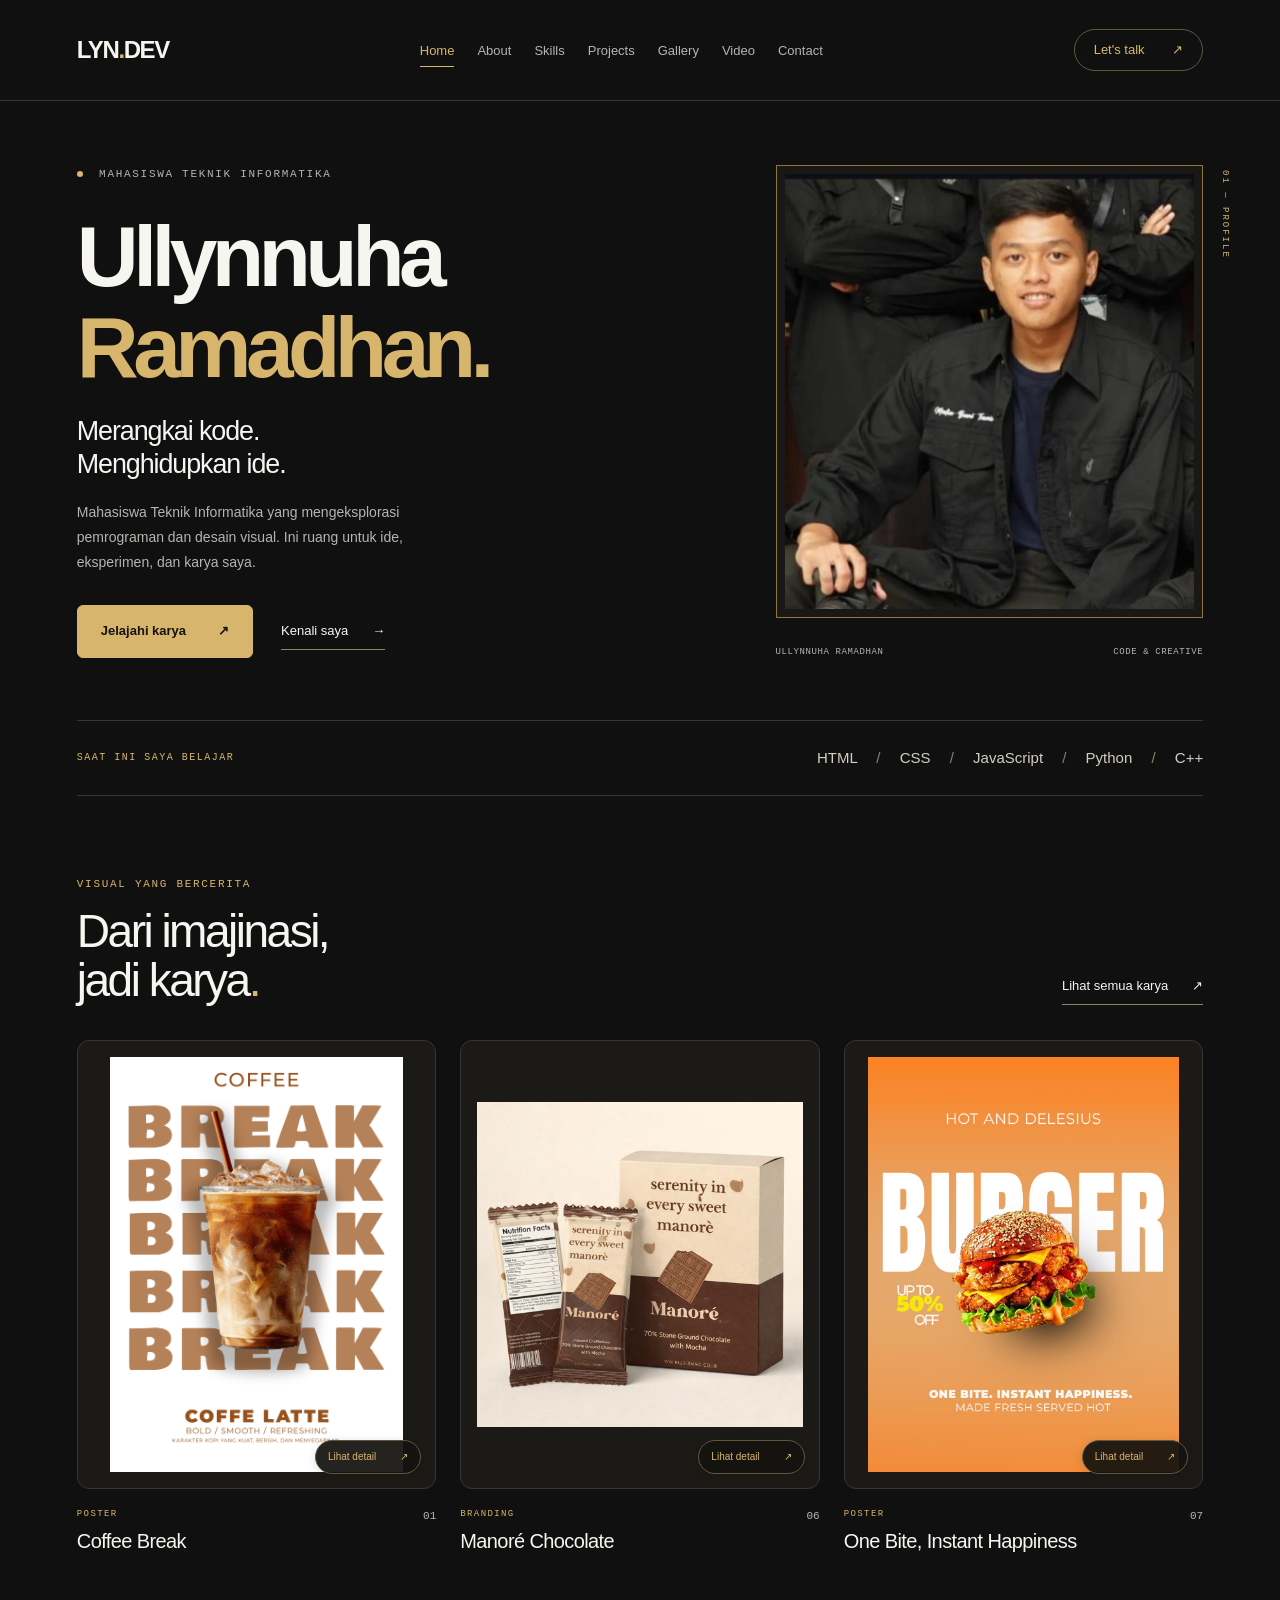
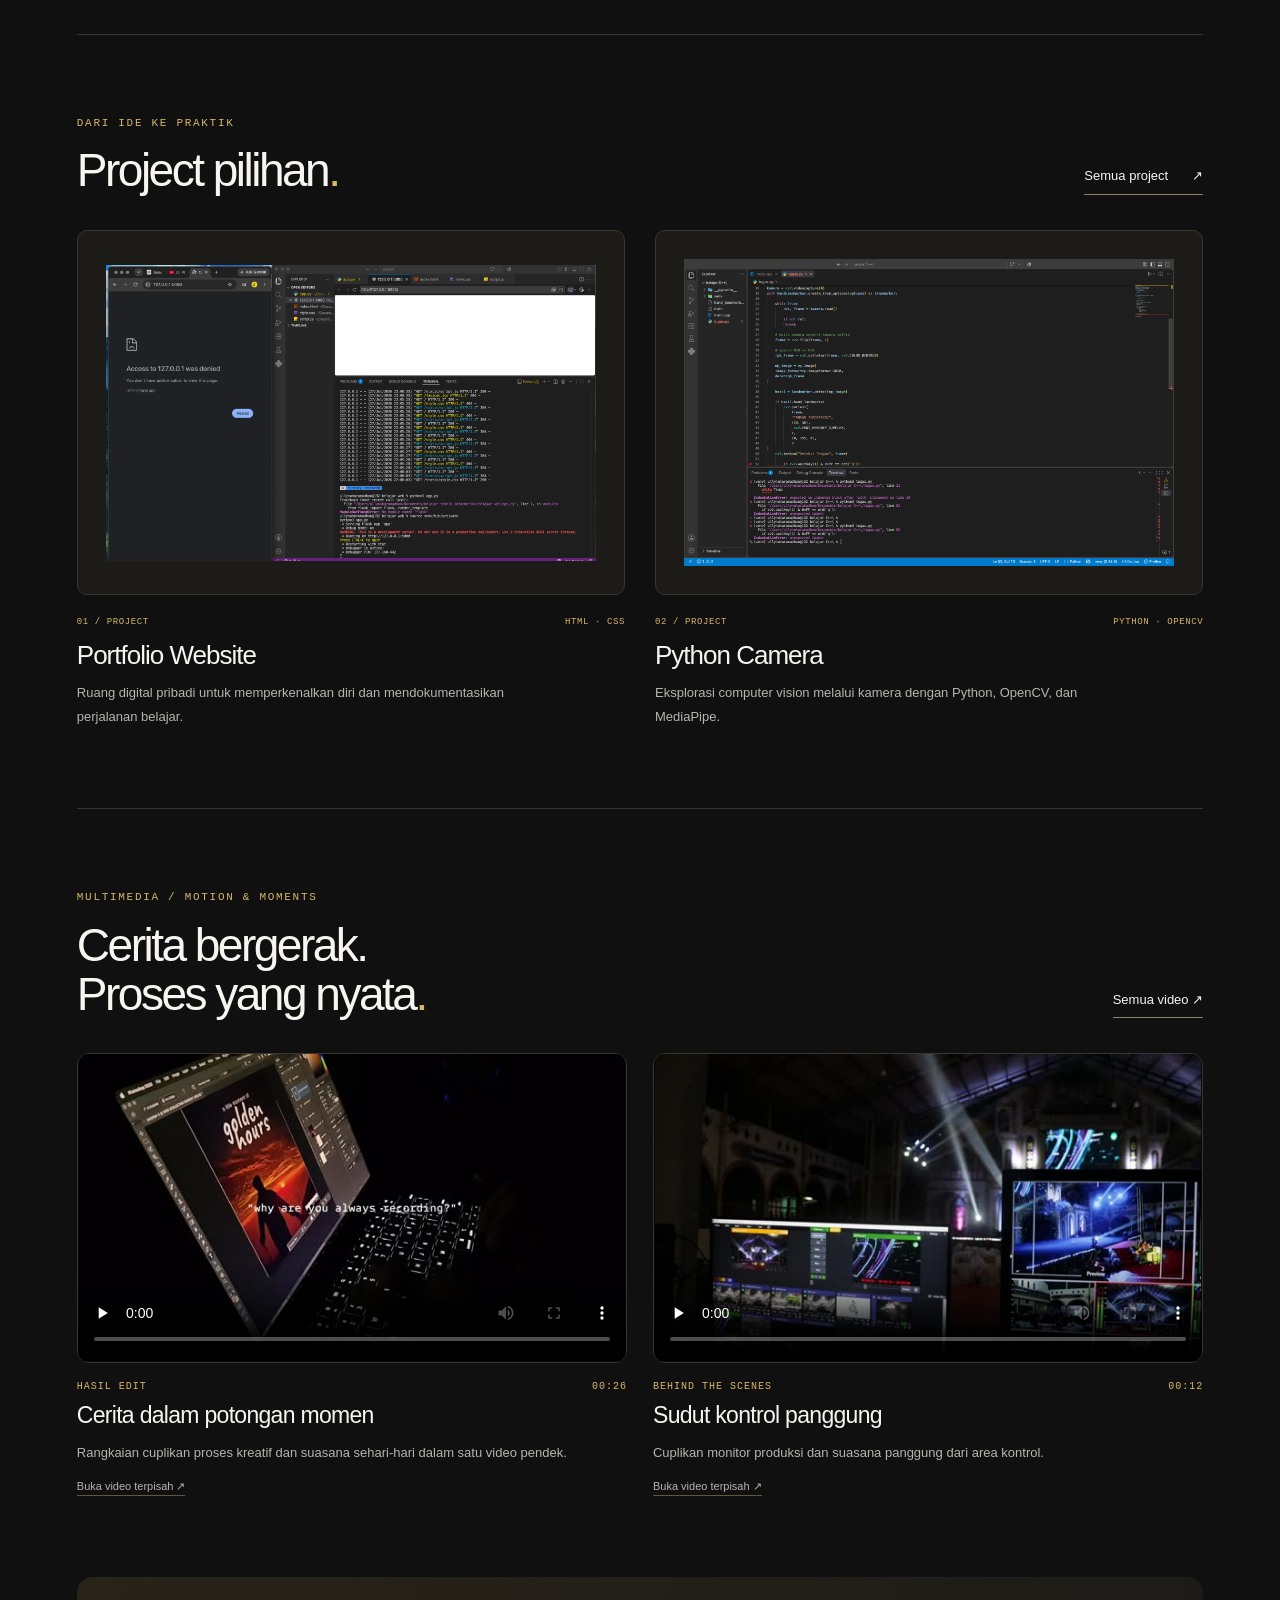
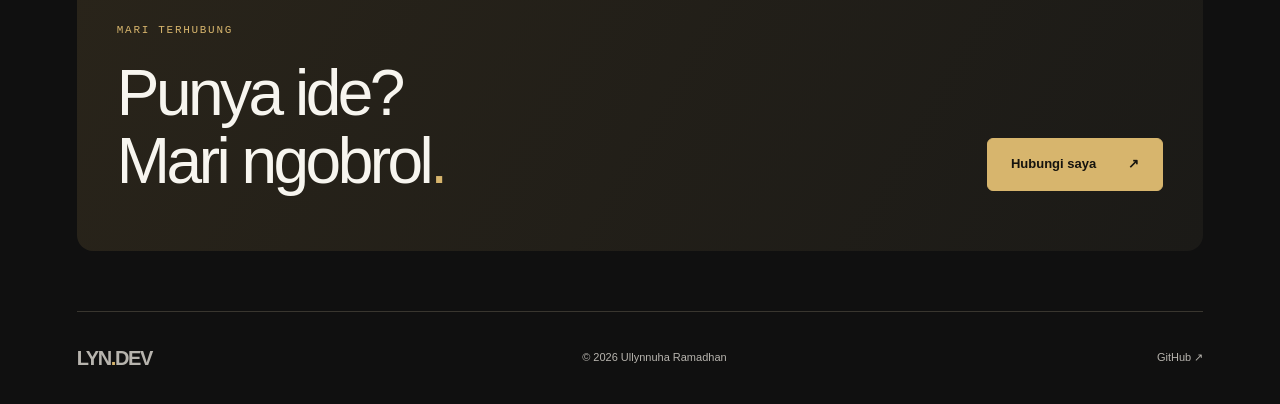
==== commit 38df76be: "Apply black white gold theme and straight portrait" ====
--- a/index.html
+++ b/index.html
@@ -1,5 +1,5 @@
 <!DOCTYPE html>
-<html lang="id"><head><meta charset="UTF-8"><meta name="viewport" content="width=device-width, initial-scale=1.0"><meta name="theme-color" content="#111832"><meta name="description" content="Portfolio Ullynnuha Ramadhan, mahasiswa Teknik Informatika. Jelajahi project website, Python, dan C++ serta hubungi saya."><title>Ullynnuha Ramadhan | LYN.DEV</title><link rel="stylesheet" href="style.css"></head><body>
+<html lang="id"><head><meta charset="UTF-8"><meta name="viewport" content="width=device-width, initial-scale=1.0"><meta name="theme-color" content="#101010"><meta name="description" content="Portfolio Ullynnuha Ramadhan, mahasiswa Teknik Informatika. Jelajahi project website, Python, dan C++ serta hubungi saya."><title>Ullynnuha Ramadhan | LYN.DEV</title><link rel="stylesheet" href="style.css"></head><body>
 <a class="skip" href="#main">Lewati ke konten</a><header class="header"><nav class="navbar wrap" aria-label="Navigasi utama"><a class="logo" href="index.html" aria-label="LYN.DEV — Beranda">LYN<span>.</span>DEV</a><ul class="nav-menu"><li><a href="index.html" class="active" aria-current="page">Home</a></li><li><a href="about.html">About</a></li><li><a href="skills.html">Skills</a></li><li><a href="projects.html">Projects</a></li><li><a href="gallery.html">Gallery</a></li><li><a href="multimedia.html">Video</a></li><li><a href="contact.html">Contact</a></li></ul><a class="nav-contact" href="contact.html">Let's talk <span aria-hidden="true">↗</span></a></nav></header>
 <main id="main" class="wrap">
 <section class="hero"><div class="hero-copy"><p class="eyebrow"><span class="status-dot"></span> MAHASISWA TEKNIK INFORMATIKA</p><h1>Ullynnuha<span class="surname">Ramadhan<span class="period">.</span></span></h1><p class="hero-tagline">Merangkai kode.<br>Menghidupkan ide.</p><p class="hero-description">Mahasiswa Teknik Informatika yang mengeksplorasi pemrograman dan desain visual. Ini ruang untuk ide, eksperimen, dan karya saya.</p><div class="actions"><a class="button" href="gallery.html">Jelajahi karya <span aria-hidden="true">↗</span></a><a class="text-link" href="about.html">Kenali saya <span aria-hidden="true">→</span></a></div></div><figure class="portrait"><div class="portrait-frame"><img src="nuha.jpeg" alt="Ullynnuha Ramadhan" width="600" height="750" fetchpriority="high"></div><figcaption><span>ULLYNNUHA RAMADHAN</span><span>CODE &amp; CREATIVE</span></figcaption><span class="portrait-index" aria-hidden="true">01 — PROFILE</span></figure></section>
--- a/style.css
+++ b/style.css
@@ -4,13 +4,17 @@
 @media(max-width:640px){.wrap{width:88%}.navbar{flex-direction:column;align-items:flex-start;gap:17px;padding-block:22px}.logo{font-size:23px}.nav-menu{width:100%;justify-content:space-between;gap:10px}.nav-menu a{font-size:12px}.hero{grid-template-columns:1fr;padding-block:45px;gap:40px}.hero h1{font-size:clamp(48px,13.8vw,80px);margin-block:23px}.hero-tagline{font-size:25px}.hero .eyebrow{font-size:10px;letter-spacing:1px}.hero-description{font-size:14px}.actions{gap:24px}.portrait{width:100%;max-width:440px}.portrait-frame img{height:390px;height:clamp(320px,100vw,450px)}.portrait figcaption{font-size:9px}.portrait-index{right:-22px}.stack-strip p{font-size:12px;word-spacing:0}.stack-strip i{margin-inline:4px}.section{padding-block:50px}.section-heading{align-items:flex-start;flex-direction:column;margin-bottom:25px;gap:15px}.project-grid{grid-template-columns:1fr;gap:35px}.project-visual{padding:20px}.project h3{font-size:25px}.project-meta{font-size:8px}.contact-banner{padding-block:40px 50px}.contact-banner .button{position:static;margin-top:30px}.contact-banner h2{font-size:49px}footer{flex-wrap:wrap;padding-block:25px}footer p{order:3;width:100%}.page-heading{padding-block:45px 35px}.page-heading h1{font-size:clamp(39px,10.7vw,62px)}.intro{font-size:14px}.about-grid{grid-template-columns:1fr;padding-block:40px 60px;gap:35px}.about-copy h2{font-size:36px}.about-facts{grid-template-columns:1fr}.skills-grid{grid-template-columns:1fr;margin-block:30px}.skill h2{margin-top:28px}.page-outro{align-items:flex-start;flex-direction:column;padding-block:25px 45px}.projects-all{padding-block:35px 45px}.contact-list h2{font-size:30px}.contact-list>a{padding-inline:0}.contact-arrow{font-size:32px}.contact-list p{font-size:12px}.contact-list{padding-bottom:45px}}
 @media(prefers-reduced-motion:reduce){html{scroll-behavior:auto}*,*:before,*:after{transition:none!important;animation:none!important}}
 
-/* Midnight blue, lilac, mint, and full-color creative work. */
-:root{color-scheme:light;--bg:#111832;--fg:#eef1ff;--muted:#afb9d5;--line:#344064;--panel:#1d284b;--accent:#bea7ff;--orange:#75e2cc}
-body{background:var(--bg)}a:focus-visible,button:focus-visible{outline:3px solid var(--accent);outline-offset:5px}.logo span,.period,.surname{color:var(--accent)}.header{background:#111832f0}.nav-menu a:hover,.nav-menu .active{color:var(--accent)}.nav-menu .active:after{background:var(--accent)}.nav-contact{border-color:var(--line);color:var(--accent)}.nav-contact:hover{background:var(--panel)}.hero{padding-block:64px 60px}.hero-copy{position:relative}.hero h1{font-weight:600}.hero-tagline{font-weight:500}.status-dot{background:var(--orange)}.button{background:var(--accent);color:#fff9f1;border-color:var(--accent);border-radius:6px}.button:hover{background:var(--fg);color:#fff9f1;border-color:var(--fg)}.text-link{border-color:#8997c0}.text-link:hover{color:var(--accent);border-color:var(--accent)}.portrait-frame{border:0;background:#43517a;padding:14px 14px 45px;border-radius:140px 140px 9px 9px;transform:rotate(2deg);box-shadow:12px 13px 0 #263357}.portrait-frame:before{display:none}.portrait-frame img{filter:none;border-radius:126px 126px 3px 3px;object-position:center 35%}.portrait figcaption{margin-top:27px;color:var(--muted)}.portrait-index{color:var(--accent)}.stack-strip{border-block-color:#344064}.stack-strip i{color:#8997c0}.stack-strip p{color:#bfcaf0}.project-visual{background:var(--panel);border-color:var(--line);border-radius:10px}.project-visual img{filter:none}.project h3{color:var(--fg)}.project-meta{color:var(--accent)}.contact-banner{background:#202d54;border:0;border-radius:16px;padding:45px 40px 55px;margin-bottom:60px}.contact-banner .button{right:40px;bottom:60px}.contact-banner h2{font-size:clamp(40px,5vw,66px)}.contact-banner .eyebrow{color:var(--accent)}.skill:hover,.contact-list>a:hover{background:#1d284b}.skill{background:transparent}.skill-top{color:var(--accent)}.skip{background:var(--accent);color:white}.code-visual{color:var(--fg)}.page-heading .eyebrow,.about-copy>.eyebrow{color:var(--accent)}footer{color:var(--muted)}.gallery-heading{padding-top:55px}.gallery-heading h1{font-size:clamp(54px,6.9vw,94px);font-weight:500}.gallery-heading em{font-family:Georgia,'Times New Roman',serif;font-weight:400;color:var(--accent);letter-spacing:-.055em}.gallery-intro{display:flex;align-items:end;justify-content:space-between;gap:30px}.gallery-intro .intro{max-width:480px}.collection-count{color:var(--accent);font-family:monospace;font-size:15px;text-align:right;white-space:nowrap}.collection-count span{font-size:9px;letter-spacing:1px;color:var(--muted)}.gallery-section{padding-block:30px 70px}.gallery-toolbar{display:flex;align-items:center;justify-content:space-between;gap:20px;margin-bottom:32px}.filter-group{display:flex;gap:8px;flex-wrap:wrap}button{font:inherit;cursor:pointer}.filter{background:transparent;border:1px solid var(--line);color:var(--muted);border-radius:30px;font-size:12px;padding:10px 20px;transition:background .2s,color .2s}.filter span{font-size:9px;margin-left:8px;opacity:.75}.filter.active,.filter:hover{background:var(--accent);border-color:var(--accent);color:#fff9f1}.gallery-hint{font-family:monospace;font-size:10px;color:var(--muted)}.work-grid{display:grid;grid-template-columns:repeat(3,minmax(0,1fr));gap:38px 24px}.work-card{min-width:0}.work-card[hidden]{display:none}.work-image{position:relative;display:flex;align-items:center;justify-content:center;background:#1a2545;border:1px solid #344064;border-radius:12px;overflow:hidden;aspect-ratio:3/4;padding:16px;transition:background .2s}.work-image img{width:100%;height:100%;object-fit:contain;filter:none;transition:transform .3s}.work-image:hover img{transform:scale(1.025)}.view-art{position:absolute;bottom:14px;right:14px;background:#101a35ed;border:1px solid #526088;color:var(--accent);border-radius:30px;padding:8px 12px;font-size:10px;display:flex;gap:24px;box-shadow:0 2px 10px #00000020}.work-caption{display:flex;justify-content:space-between;align-items:start;gap:15px;margin-top:18px}.work-caption .eyebrow{font-size:9px;letter-spacing:1.4px;color:var(--accent)}.work-caption h3{font-size:20px;letter-spacing:-.6px;font-weight:500;line-height:1.25;margin-top:7px}.work-index{font:11px monospace;color:var(--muted);padding-top:3px}.selected-work{border-bottom:1px solid var(--line)}.home-works .work-image{aspect-ratio:4/5}.gallery-grid .work-card:last-child{grid-column:span 2}.gallery-grid .work-card:last-child .work-image{aspect-ratio:16/9}.creative-link{padding-top:24px;display:flex;align-items:center;justify-content:space-between;gap:20px}.creative-link p{color:var(--muted);font-size:13px}.viewer-open{overflow:hidden}.art-viewer{color:#fff5e9;background:#131e3b;border:1px solid #526088;border-radius:14px;max-width:1100px;width:94vw;max-height:94dvh;padding:20px;box-shadow:0 25px 100px #0005}.art-viewer::backdrop{background:#091022ee;backdrop-filter:blur(6px)}.viewer-toolbar{display:flex;justify-content:space-between;align-items:center;margin-bottom:14px}.viewer-counter{font:12px monospace;color:#bfcaf0}.viewer-close,.viewer-prev,.viewer-next{background:transparent;color:#fff5e9;border:1px solid #526088;border-radius:30px;padding:8px 16px;font-size:13px;min-height:40px}.viewer-close span{font-size:20px;margin-left:15px}.viewer-stage{display:grid;grid-template-columns:44px minmax(0,1fr) 44px;gap:12px;align-items:center}.viewer-prev,.viewer-next{padding:0;font-size:20px}.viewer-image{width:100%;height:65dvh;object-fit:contain}.viewer-caption{display:flex;align-items:center;justify-content:space-between;gap:20px;margin-top:20px}.viewer-caption h2{font-size:22px;font-weight:500;letter-spacing:-.7px}.viewer-caption p{font-size:12px;color:#bfcaf0;margin-top:8px;max-width:650px}.viewer-original{font-size:11px;white-space:nowrap;color:#bea7ff;border-bottom:1px solid #8997c0}.viewer-close:hover,.viewer-prev:hover,.viewer-next:hover{background:#344064}
+/* Black, white, and gold with full-color creative work. */
+:root{color-scheme:light;--bg:#101010;--fg:#f7f5ef;--muted:#b7b4ae;--line:#39362f;--panel:#1c1b18;--accent:#d7b56d;--orange:#d7b56d}
+body{background:var(--bg)}a:focus-visible,button:focus-visible{outline:3px solid var(--accent);outline-offset:5px}.logo span,.period,.surname{color:var(--accent)}.header{background:#101010f0}.nav-menu a:hover,.nav-menu .active{color:var(--accent)}.nav-menu .active:after{background:var(--accent)}.nav-contact{border-color:var(--line);color:var(--accent)}.nav-contact:hover{background:var(--panel)}.hero{padding-block:64px 60px}.hero-copy{position:relative}.hero h1{font-weight:600}.hero-tagline{font-weight:500}.status-dot{background:var(--orange)}.button{background:var(--accent);color:#fff9f1;border-color:var(--accent);border-radius:6px}.button:hover{background:var(--fg);color:#fff9f1;border-color:var(--fg)}.text-link{border-color:#8e8168}.text-link:hover{color:var(--accent);border-color:var(--accent)}.portrait-frame{border:0;background:#6d5b35;padding:14px 14px 45px;border-radius:140px 140px 9px 9px;transform:rotate(2deg);box-shadow:12px 13px 0 #29251b}.portrait-frame:before{display:none}.portrait-frame img{filter:none;border-radius:126px 126px 3px 3px;object-position:center 35%}.portrait figcaption{margin-top:27px;color:var(--muted)}.portrait-index{color:var(--accent)}.stack-strip{border-block-color:#39362f}.stack-strip i{color:#8e8168}.stack-strip p{color:#d3cec2}.project-visual{background:var(--panel);border-color:var(--line);border-radius:10px}.project-visual img{filter:none}.project h3{color:var(--fg)}.project-meta{color:var(--accent)}.contact-banner{background:#242017;border:0;border-radius:16px;padding:45px 40px 55px;margin-bottom:60px}.contact-banner .button{right:40px;bottom:60px}.contact-banner h2{font-size:clamp(40px,5vw,66px)}.contact-banner .eyebrow{color:var(--accent)}.skill:hover,.contact-list>a:hover{background:#1c1b18}.skill{background:transparent}.skill-top{color:var(--accent)}.skip{background:var(--accent);color:white}.code-visual{color:var(--fg)}.page-heading .eyebrow,.about-copy>.eyebrow{color:var(--accent)}footer{color:var(--muted)}.gallery-heading{padding-top:55px}.gallery-heading h1{font-size:clamp(54px,6.9vw,94px);font-weight:500}.gallery-heading em{font-family:Georgia,'Times New Roman',serif;font-weight:400;color:var(--accent);letter-spacing:-.055em}.gallery-intro{display:flex;align-items:end;justify-content:space-between;gap:30px}.gallery-intro .intro{max-width:480px}.collection-count{color:var(--accent);font-family:monospace;font-size:15px;text-align:right;white-space:nowrap}.collection-count span{font-size:9px;letter-spacing:1px;color:var(--muted)}.gallery-section{padding-block:30px 70px}.gallery-toolbar{display:flex;align-items:center;justify-content:space-between;gap:20px;margin-bottom:32px}.filter-group{display:flex;gap:8px;flex-wrap:wrap}button{font:inherit;cursor:pointer}.filter{background:transparent;border:1px solid var(--line);color:var(--muted);border-radius:30px;font-size:12px;padding:10px 20px;transition:background .2s,color .2s}.filter span{font-size:9px;margin-left:8px;opacity:.75}.filter.active,.filter:hover{background:var(--accent);border-color:var(--accent);color:#fff9f1}.gallery-hint{font-family:monospace;font-size:10px;color:var(--muted)}.work-grid{display:grid;grid-template-columns:repeat(3,minmax(0,1fr));gap:38px 24px}.work-card{min-width:0}.work-card[hidden]{display:none}.work-image{position:relative;display:flex;align-items:center;justify-content:center;background:#1b1a17;border:1px solid #39362f;border-radius:12px;overflow:hidden;aspect-ratio:3/4;padding:16px;transition:background .2s}.work-image img{width:100%;height:100%;object-fit:contain;filter:none;transition:transform .3s}.work-image:hover img{transform:scale(1.025)}.view-art{position:absolute;bottom:14px;right:14px;background:#15130fed;border:1px solid #62563e;color:var(--accent);border-radius:30px;padding:8px 12px;font-size:10px;display:flex;gap:24px;box-shadow:0 2px 10px #00000020}.work-caption{display:flex;justify-content:space-between;align-items:start;gap:15px;margin-top:18px}.work-caption .eyebrow{font-size:9px;letter-spacing:1.4px;color:var(--accent)}.work-caption h3{font-size:20px;letter-spacing:-.6px;font-weight:500;line-height:1.25;margin-top:7px}.work-index{font:11px monospace;color:var(--muted);padding-top:3px}.selected-work{border-bottom:1px solid var(--line)}.home-works .work-image{aspect-ratio:4/5}.gallery-grid .work-card:last-child{grid-column:span 2}.gallery-grid .work-card:last-child .work-image{aspect-ratio:16/9}.creative-link{padding-top:24px;display:flex;align-items:center;justify-content:space-between;gap:20px}.creative-link p{color:var(--muted);font-size:13px}.viewer-open{overflow:hidden}.art-viewer{color:#fff5e9;background:#181713;border:1px solid #62563e;border-radius:14px;max-width:1100px;width:94vw;max-height:94dvh;padding:20px;box-shadow:0 25px 100px #0005}.art-viewer::backdrop{background:#080808ee;backdrop-filter:blur(6px)}.viewer-toolbar{display:flex;justify-content:space-between;align-items:center;margin-bottom:14px}.viewer-counter{font:12px monospace;color:#d3cec2}.viewer-close,.viewer-prev,.viewer-next{background:transparent;color:#fff5e9;border:1px solid #62563e;border-radius:30px;padding:8px 16px;font-size:13px;min-height:40px}.viewer-close span{font-size:20px;margin-left:15px}.viewer-stage{display:grid;grid-template-columns:44px minmax(0,1fr) 44px;gap:12px;align-items:center}.viewer-prev,.viewer-next{padding:0;font-size:20px}.viewer-image{width:100%;height:65dvh;object-fit:contain}.viewer-caption{display:flex;align-items:center;justify-content:space-between;gap:20px;margin-top:20px}.viewer-caption h2{font-size:22px;font-weight:500;letter-spacing:-.7px}.viewer-caption p{font-size:12px;color:#d3cec2;margin-top:8px;max-width:650px}.viewer-original{font-size:11px;white-space:nowrap;color:#d7b56d;border-bottom:1px solid #8e8168}.viewer-close:hover,.viewer-prev:hover,.viewer-next:hover{background:#39362f}
 @media(max-width:950px){.work-grid{grid-template-columns:repeat(2,minmax(0,1fr))}.home-works .work-card:last-child{grid-column:1/-1}.home-works .work-card:last-child .work-image{aspect-ratio:1.8}.nav-menu{gap:18px}.gallery-grid .work-card:last-child{grid-column:1/-1}.contact-banner{padding-inline:28px}.contact-banner .button{right:28px}.hero{gap:7%}}
 @media(max-width:640px){.navbar{align-items:flex-start;gap:20px}.nav-menu{gap:8px;flex-wrap:wrap}.nav-menu a{font-size:11px}.hero{padding-top:38px}.hero .portrait{width:93%;margin:0 auto 15px}.portrait-frame{border-radius:140px 140px 7px 7px}.portrait-frame img{border-radius:126px 126px 3px 3px}.portrait-index{right:-23px}.work-grid{grid-template-columns:1fr;gap:30px}.home-works .work-card:last-child{grid-column:auto}.home-works .work-card:last-child .work-image{aspect-ratio:4/5}.work-image{padding:16px}.gallery-grid .work-card:last-child{grid-column:auto}.gallery-grid .work-card:last-child .work-image{aspect-ratio:16/10}.work-caption h3{font-size:23px}.gallery-heading{padding-top:38px}.gallery-heading h1{font-size:clamp(49px,12vw,72px)}.gallery-intro{align-items:start;flex-direction:column;gap:20px}.collection-count{text-align:left;font-size:12px}.collection-count br{display:none}.collection-count span{margin-left:12px;font-size:8px}.gallery-toolbar{align-items:start;flex-direction:column;gap:15px}.filter{padding:9px 14px;font-size:11px}.gallery-hint{font-size:9px}.gallery-section{padding-bottom:45px}.contact-banner{padding:30px 23px 35px;margin-bottom:40px}.contact-banner h2{font-size:43px}.contact-banner .button{position:static}.creative-link{align-items:start;flex-direction:column;gap:10px}.viewer-stage{grid-template-columns:32px minmax(0,1fr) 32px;gap:6px}.art-viewer{width:96vw;padding:12px}.viewer-image{height:59dvh}.viewer-caption{align-items:start;flex-direction:column;gap:12px;margin-top:15px}.viewer-caption h2{font-size:19px}.viewer-caption p{font-size:11px}.viewer-prev,.viewer-next{min-height:36px;font-size:17px}.viewer-toolbar{margin-bottom:10px}}
 
 /* Multimedia portfolio */
-:root{color-scheme:dark}.button{color:#151d37}.button:hover{background:var(--orange);border-color:var(--orange);color:#151d37}.filter.active,.filter:hover{color:#151d37}.skip{color:#151d37}.portrait-frame{background:linear-gradient(150deg,#b8a4ed,#657cba);box-shadow:12px 13px 0 #253254}.hero h1{letter-spacing:-.065em}.contact-banner{background:linear-gradient(120deg,#27385e,#272d57)}.nav-menu{gap:23px}.nav-contact{border-color:#526088}.stack-strip>span{color:var(--orange)}.eyebrow{color:var(--muted)}.section-heading .eyebrow,.page-heading .eyebrow{color:var(--orange)}.gallery-heading em,.period{color:var(--orange)}.video-heading h1 em{font-family:Georgia,serif;font-weight:400;color:var(--accent)}.video-summary{display:flex;align-items:end;justify-content:space-between;gap:30px}.video-summary .intro{max-width:520px}.video-count{font:12px monospace;color:var(--orange);white-space:nowrap}.video-section{padding-block:55px 15px}.video-section-heading{display:flex;align-items:end;justify-content:space-between;gap:24px;margin-bottom:28px}.video-section-heading h2{font-size:clamp(30px,3.4vw,45px);font-weight:500;margin-top:13px}.video-section-heading>p{font-size:12px;color:var(--muted);max-width:290px;line-height:1.8}.video-grid{display:grid;grid-template-columns:repeat(2,minmax(0,1fr));gap:38px 26px}.video-card{min-width:0}.video-stage{position:relative;background:#080e22;border:1px solid var(--line);border-radius:12px;overflow:hidden;aspect-ratio:16/9}.video-stage video{display:block;width:100%;height:100%;object-fit:contain;background:#080e22}.video-stage video:focus-visible{outline:3px solid var(--orange);outline-offset:-3px}.video-label{display:flex;align-items:center;justify-content:space-between;gap:10px;color:var(--accent);font:10px monospace;letter-spacing:1px;margin-top:18px}.video-card h3{font-size:23px;font-weight:500;margin-top:10px;letter-spacing:-.7px;line-height:1.2}.video-card>p{font-size:13px;color:var(--muted);line-height:1.8;margin-top:12px;max-width:510px}.video-grid.portrait-videos .video-stage{aspect-ratio:4/5}.multimedia-outro{margin-top:55px}.media-link{display:flex;gap:25px;align-items:center;justify-content:space-between;padding-block:25px;border-bottom:1px solid var(--line)}.media-link p{font-size:13px;color:var(--muted)}.media-fallback{font-size:11px;color:var(--muted);display:inline-block;margin-top:13px;border-bottom:1px solid #526088}.video-section .eyebrow{color:var(--orange)}.video-card .eyebrow{color:var(--accent)}.video-note{font-size:12px;color:var(--muted);padding:20px 0 35px;max-width:650px}.home-video-section{border-top:1px solid var(--line)}
+:root{color-scheme:dark}.button{color:#15130e}.button:hover{background:var(--orange);border-color:var(--orange);color:#15130e}.filter.active,.filter:hover{color:#15130e}.skip{color:#15130e}.portrait-frame{background:linear-gradient(150deg,#ddbf7b,#8c6c31);box-shadow:12px 13px 0 #30291b}.hero h1{letter-spacing:-.065em}.contact-banner{background:linear-gradient(120deg,#29241a,#1b1a17)}.nav-menu{gap:23px}.nav-contact{border-color:#62563e}.stack-strip>span{color:var(--orange)}.eyebrow{color:var(--muted)}.section-heading .eyebrow,.page-heading .eyebrow{color:var(--orange)}.gallery-heading em,.period{color:var(--orange)}.video-heading h1 em{font-family:Georgia,serif;font-weight:400;color:var(--accent)}.video-summary{display:flex;align-items:end;justify-content:space-between;gap:30px}.video-summary .intro{max-width:520px}.video-count{font:12px monospace;color:var(--orange);white-space:nowrap}.video-section{padding-block:55px 15px}.video-section-heading{display:flex;align-items:end;justify-content:space-between;gap:24px;margin-bottom:28px}.video-section-heading h2{font-size:clamp(30px,3.4vw,45px);font-weight:500;margin-top:13px}.video-section-heading>p{font-size:12px;color:var(--muted);max-width:290px;line-height:1.8}.video-grid{display:grid;grid-template-columns:repeat(2,minmax(0,1fr));gap:38px 26px}.video-card{min-width:0}.video-stage{position:relative;background:#080808;border:1px solid var(--line);border-radius:12px;overflow:hidden;aspect-ratio:16/9}.video-stage video{display:block;width:100%;height:100%;object-fit:contain;background:#080808}.video-stage video:focus-visible{outline:3px solid var(--orange);outline-offset:-3px}.video-label{display:flex;align-items:center;justify-content:space-between;gap:10px;color:var(--accent);font:10px monospace;letter-spacing:1px;margin-top:18px}.video-card h3{font-size:23px;font-weight:500;margin-top:10px;letter-spacing:-.7px;line-height:1.2}.video-card>p{font-size:13px;color:var(--muted);line-height:1.8;margin-top:12px;max-width:510px}.video-grid.portrait-videos .video-stage{aspect-ratio:4/5}.multimedia-outro{margin-top:55px}.media-link{display:flex;gap:25px;align-items:center;justify-content:space-between;padding-block:25px;border-bottom:1px solid var(--line)}.media-link p{font-size:13px;color:var(--muted)}.media-fallback{font-size:11px;color:var(--muted);display:inline-block;margin-top:13px;border-bottom:1px solid #62563e}.video-section .eyebrow{color:var(--orange)}.video-card .eyebrow{color:var(--accent)}.video-note{font-size:12px;color:var(--muted);padding:20px 0 35px;max-width:650px}.home-video-section{border-top:1px solid var(--line)}
 @media(max-width:950px){.nav-menu{gap:14px}.video-section-heading{align-items:start;flex-direction:column;gap:16px}.video-section-heading>p{max-width:500px}}
 @media(max-width:640px){.nav-menu{gap:7px}.nav-menu a{font-size:10px}.video-summary{align-items:start;flex-direction:column;gap:20px}.video-count{font-size:10px}.video-grid{grid-template-columns:1fr;gap:32px}.video-section{padding-top:35px}.video-card h3{font-size:24px}.media-link{align-items:start;flex-direction:column;gap:12px}.video-heading h1{font-size:clamp(43px,11vw,63px)}.video-label{font-size:9px}.video-section-heading h2{font-size:35px}}
+
+/* Straight portrait frame. */
+.portrait-frame{border:1px solid #8e7542;border-radius:0;transform:none;background:#191815;padding:8px;box-shadow:none}
+.portrait-frame img{border-radius:0}
